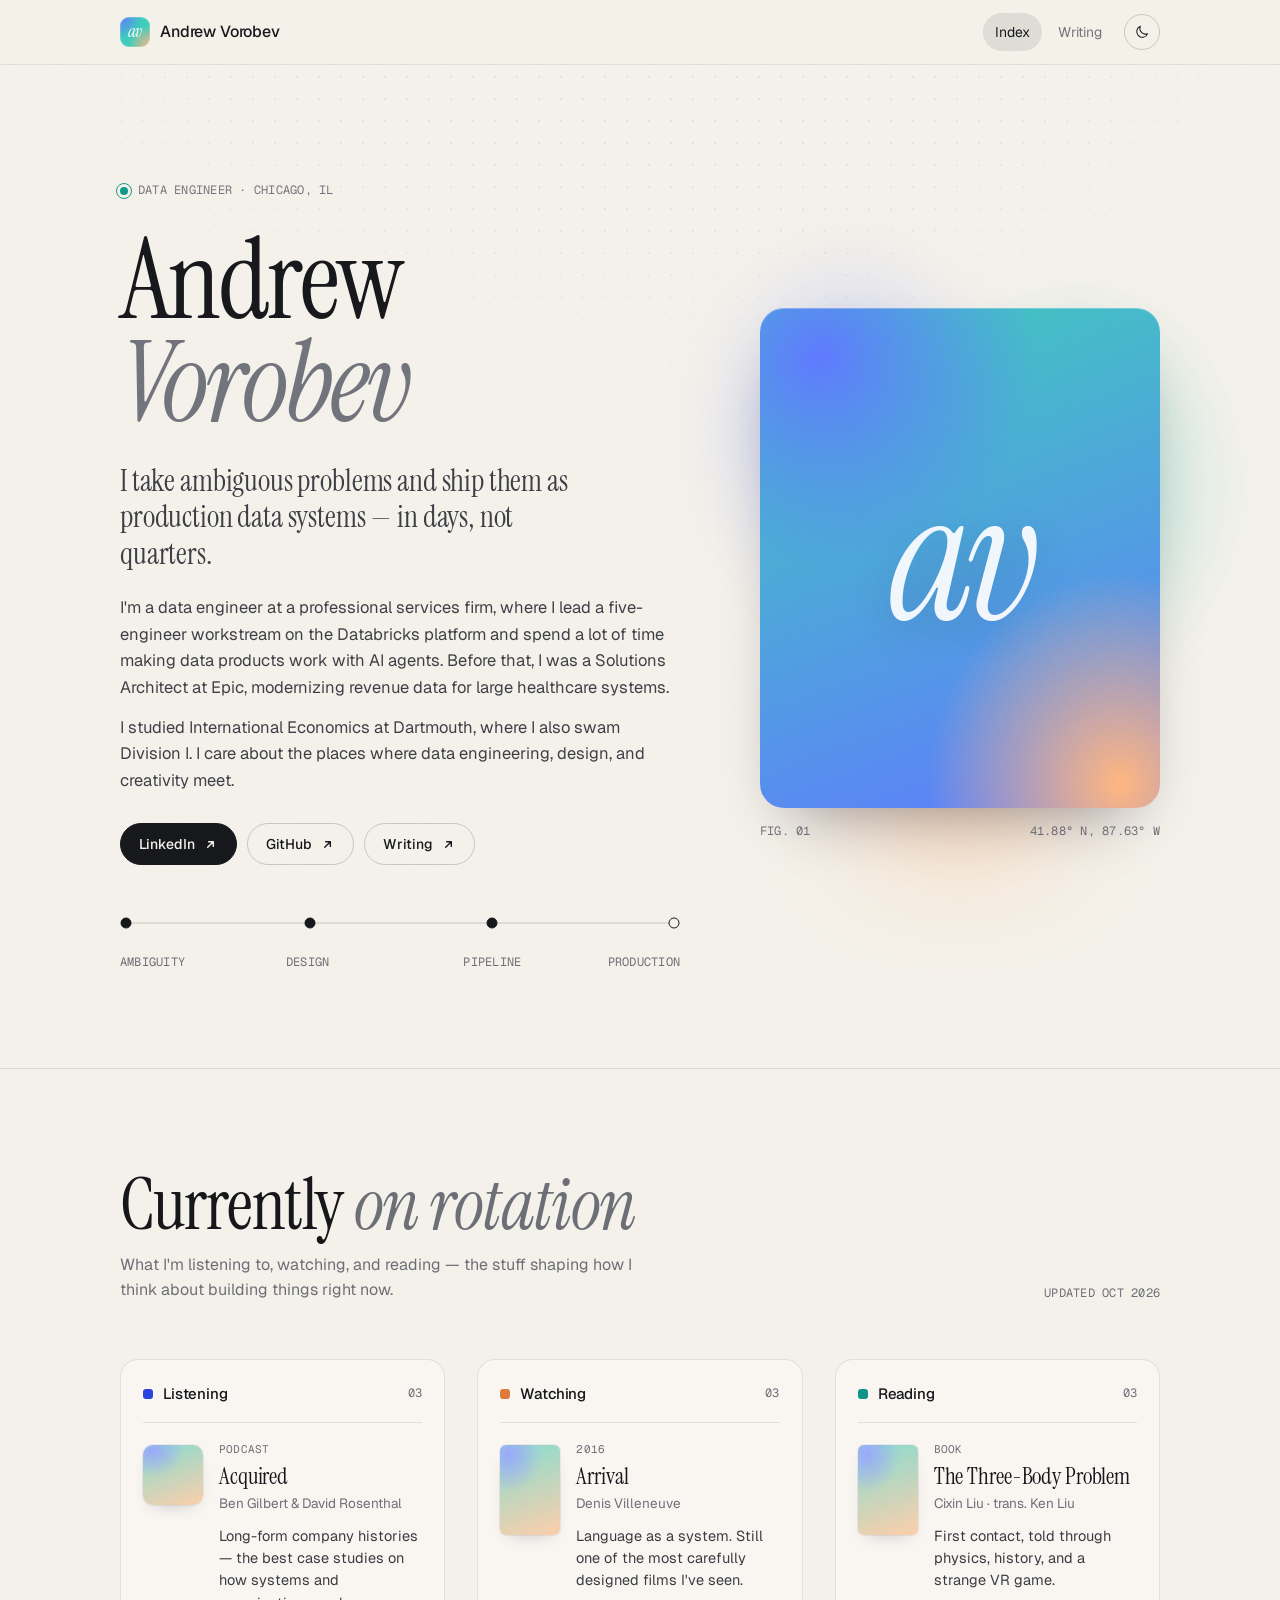
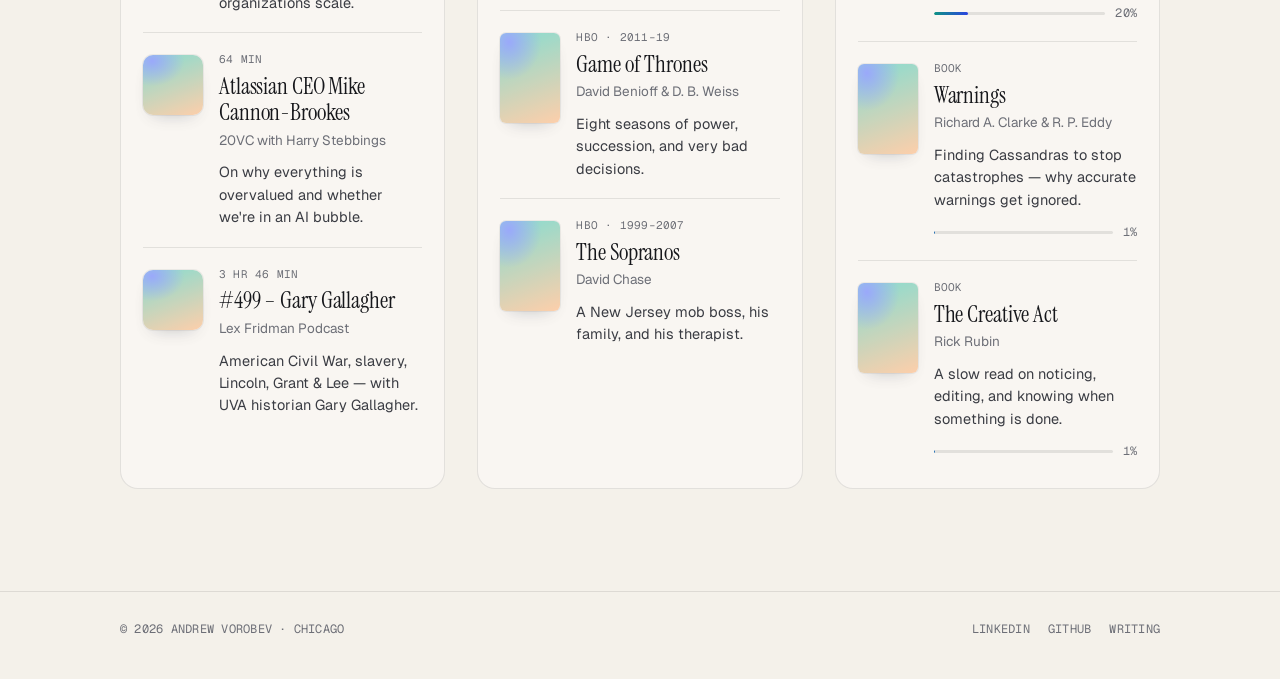
==== index.html @ 3dd62cdb "Update title, bio wording, and currently shelves with linked thumbnails Co-Authored-By: Claude Opus " ====
<!doctype html>
<html lang="en">
  <head>
    <meta charset="utf-8" />
    <meta name="viewport" content="width=device-width, initial-scale=1" />
    <title>Andrew Vorobev — Data Engineer</title>
    <meta
      name="description"
      content="Andrew Vorobev is a Chicago-based data engineer who takes ambiguous problems all the way to production Databricks systems."
    />
    <meta property="og:title" content="Andrew Vorobev — Data Engineer" />
    <meta property="og:description" content="Data engineering, design, and what I'm into right now." />
    <meta property="og:url" content="https://avorobev.com/" />
    <meta property="og:type" content="website" />
    <link rel="canonical" href="https://avorobev.com/" />
    <link rel="icon" href="/favicon.svg" type="image/svg+xml" />
    <meta name="theme-color" content="#f4f1ea" media="(prefers-color-scheme: light)" />
    <meta name="theme-color" content="#0b0c0f" media="(prefers-color-scheme: dark)" />
    <script>
      document.documentElement.classList.add("js");
      try {
        var t = localStorage.getItem("theme");
        if (t === "light" || t === "dark") document.documentElement.setAttribute("data-theme", t);
      } catch (e) {}
    </script>
    <link rel="preconnect" href="https://fonts.googleapis.com" />
    <link rel="preconnect" href="https://fonts.gstatic.com" crossorigin />
    <link
      rel="stylesheet"
      href="https://fonts.googleapis.com/css2?family=Geist:wght@300..700&family=Geist+Mono:wght@400;500&family=Instrument+Serif:ital@0;1&display=swap"
    />
    <link rel="stylesheet" href="/assets/css/site.css" />
  </head>
  <body>
    <a class="skip" href="#main">Skip to content</a>

    <header class="site-header">
      <div class="wrap">
        <a class="brand" href="/" aria-label="Andrew Vorobev — home">
          <span class="brand-mark" aria-hidden="true">av</span>
          <span class="brand-name">Andrew Vorobev</span>
        </a>
        <nav class="nav" aria-label="Primary">
          <a href="/" aria-current="page">Index</a>
          <a href="/writing/">Writing</a>
          <button class="theme-toggle" type="button" aria-label="Toggle color theme">
            <svg class="moon" viewBox="0 0 24 24" fill="none" stroke="currentColor" stroke-width="1.6" stroke-linecap="round" stroke-linejoin="round"><path d="M20.5 14.5A8.5 8.5 0 0 1 9.5 3.5a8.5 8.5 0 1 0 11 11Z" /></svg>
            <svg class="sun" viewBox="0 0 24 24" fill="none" stroke="currentColor" stroke-width="1.6" stroke-linecap="round"><circle cx="12" cy="12" r="4" /><path d="M12 2v2M12 20v2M4.9 4.9l1.4 1.4M17.7 17.7l1.4 1.4M2 12h2M20 12h2M4.9 19.1l1.4-1.4M17.7 6.3l1.4-1.4" /></svg>
          </button>
        </nav>
      </div>
    </header>

    <main id="main">
      <!-- ============ Hero ============ -->
      <section class="hero">
        <div class="wrap hero-grid">
          <div class="reveal">
            <div class="eyebrow mono">
              <span class="pulse" aria-hidden="true"></span>
              Data Engineer · Chicago, IL
            </div>

            <h1>Andrew<br /><em>Vorobev</em></h1>

            <p class="lede">
              I take ambiguous problems and ship them as production data systems — in days, not quarters.
            </p>

            <div class="bio">
              <p>
                I'm a data engineer at a professional services firm, where I lead a five-engineer workstream on the Databricks
                platform and spend a lot of time making data products work with AI agents. Before that, I was a
                Solutions Architect at Epic, modernizing revenue data for large healthcare systems.
              </p>
              <p>
                I studied International Economics at Dartmouth, where I also swam Division I. I care about the
                places where data engineering, design, and creativity meet.
              </p>
            </div>

            <div class="links">
              <a class="btn btn-primary" href="https://www.linkedin.com/in/andrew-vorobev/" target="_blank" rel="noopener">
                LinkedIn
                <svg viewBox="0 0 16 16" fill="none" stroke="currentColor" stroke-width="1.5" stroke-linecap="round" stroke-linejoin="round" aria-hidden="true"><path d="M5 11 11 5M6 5h5v5" /></svg>
              </a>
              <a class="btn" href="https://github.com/avorobevv" target="_blank" rel="noopener">
                GitHub
                <svg viewBox="0 0 16 16" fill="none" stroke="currentColor" stroke-width="1.5" stroke-linecap="round" stroke-linejoin="round" aria-hidden="true"><path d="M5 11 11 5M6 5h5v5" /></svg>
              </a>
              <a class="btn" href="/writing/">
                Writing
                <svg viewBox="0 0 16 16" fill="none" stroke="currentColor" stroke-width="1.5" stroke-linecap="round" stroke-linejoin="round" aria-hidden="true"><path d="M5 11 11 5M6 5h5v5" /></svg>
              </a>
            </div>

            <div class="pipeline" aria-hidden="true">
              <svg viewBox="0 0 560 28" preserveAspectRatio="none">
                <defs>
                  <linearGradient id="flowGradient" x1="0" x2="1" y1="0" y2="0">
                    <stop offset="0" stop-color="var(--accent-2)" />
                    <stop offset="0.55" stop-color="var(--accent)" />
                    <stop offset="1" stop-color="var(--accent-3)" />
                  </linearGradient>
                </defs>
                <line class="track" x1="6" y1="14" x2="554" y2="14" />
                <line class="flow" x1="6" y1="14" x2="554" y2="14" />
                <circle class="node done" cx="6" cy="14" r="5" />
                <circle class="node done" cx="190" cy="14" r="5" />
                <circle class="node done" cx="372" cy="14" r="5" />
                <circle class="node" cx="554" cy="14" r="5" />
              </svg>
              <div class="pipeline-labels mono">
                <span>Ambiguity</span>
                <span>Design</span>
                <span>Pipeline</span>
                <span>Production</span>
              </div>
            </div>
          </div>

          <figure class="portrait reveal" style="margin: 0">
            <div class="orb" aria-hidden="true"></div>
            <div class="frame">
              <span class="monogram" aria-hidden="true">av</span>
              <!-- Drop a portrait at assets/img/avatar.jpg and it replaces the monogram. -->
              <img src="/assets/img/avatar.jpg" alt="Portrait of Andrew Vorobev" onerror="this.remove()" />
            </div>
            <figcaption class="caption mono">
              <span>Fig. 01</span>
              <span>41.88° N, 87.63° W</span>
            </figcaption>
          </figure>
        </div>
      </section>

      <!-- ============ Currently ============ -->
      <section class="section" id="currently">
        <div class="wrap">
          <div class="section-head reveal">
            <div>
              <h2>Currently <em>on rotation</em></h2>
              <p>What I'm listening to, watching, and reading — the stuff shaping how I think about building things right now.</p>
            </div>
            <span class="mono" data-updated></span>
          </div>

          <div class="shelves">
            <article class="shelf reveal" data-kind="listening">
              <header class="shelf-head">
                <h3 class="shelf-title"><span class="swatch" aria-hidden="true"></span>Listening</h3>
                <span class="mono" data-count="listening"></span>
              </header>
              <ol data-shelf="listening"></ol>
            </article>

            <article class="shelf reveal" data-kind="watching">
              <header class="shelf-head">
                <h3 class="shelf-title"><span class="swatch" aria-hidden="true"></span>Watching</h3>
                <span class="mono" data-count="watching"></span>
              </header>
              <ol data-shelf="watching"></ol>
            </article>

            <article class="shelf reveal" data-kind="reading">
              <header class="shelf-head">
                <h3 class="shelf-title"><span class="swatch" aria-hidden="true"></span>Reading</h3>
                <span class="mono" data-count="reading"></span>
              </header>
              <ol data-shelf="reading"></ol>
            </article>
          </div>
        </div>
      </section>
    </main>

    <footer class="site-footer">
      <div class="wrap mono">
        <span>© <span data-year>2026</span> Andrew Vorobev · Chicago</span>
        <nav aria-label="Footer">
          <a href="https://www.linkedin.com/in/andrew-vorobev/" target="_blank" rel="noopener">LinkedIn</a>
          <a href="https://github.com/avorobevv" target="_blank" rel="noopener">GitHub</a>
          <a href="/writing/">Writing</a>
        </nav>
      </div>
    </footer>

    <script src="/assets/js/now.js"></script>
    <script src="/assets/js/main.js"></script>
  </body>
</html>
---- assets/css/site.css ----
/* ==========================================================================
   avorobev.com — design tokens
   ========================================================================== */

:root {
  --bg: #f4f1ea;
  --bg-2: #ebe7dd;
  --surface: #fbf9f5;
  --ink: #16171b;
  --ink-2: #3a3c43;
  --muted: #6d6f77;
  --line: rgba(22, 23, 27, 0.1);
  --line-strong: rgba(22, 23, 27, 0.2);
  --accent: #2b44e0;
  --accent-2: #0e9384;
  --accent-3: #e07a3c;
  --orb-a: #5b74ff;
  --orb-b: #3cc9b8;
  --orb-c: #ffb37a;
  --dot: rgba(22, 23, 27, 0.08);
  --header-bg: rgba(244, 241, 234, 0.78);
  --grain-opacity: 0.35;

  --serif: "Instrument Serif", "Iowan Old Style", Georgia, serif;
  --sans: "Geist", ui-sans-serif, system-ui, -apple-system, "Segoe UI", sans-serif;
  --mono: "Geist Mono", ui-monospace, "SF Mono", Menlo, monospace;

  --max: 1120px;
  --gutter: clamp(16px, 4vw, 40px);
  --radius: 18px;
  --ease: cubic-bezier(0.2, 0.7, 0.1, 1);

  color-scheme: light;
}

@media (prefers-color-scheme: dark) {
  :root:not([data-theme="light"]) {
    --bg: #0b0c0f;
    --bg-2: #111217;
    --surface: #14151b;
    --ink: #edebe5;
    --ink-2: #c6c4be;
    --muted: #8a8c94;
    --line: rgba(237, 235, 229, 0.09);
    --line-strong: rgba(237, 235, 229, 0.18);
    --accent: #8c9bff;
    --accent-2: #4fd6c4;
    --accent-3: #ffa66b;
    --orb-a: #3a4fe0;
    --orb-b: #12998b;
    --orb-c: #c9652f;
    --dot: rgba(237, 235, 229, 0.06);
    --header-bg: rgba(11, 12, 15, 0.72);
    --grain-opacity: 0.18;
    color-scheme: dark;
  }
}

:root[data-theme="dark"] {
  --bg: #0b0c0f;
  --bg-2: #111217;
  --surface: #14151b;
  --ink: #edebe5;
  --ink-2: #c6c4be;
  --muted: #8a8c94;
  --line: rgba(237, 235, 229, 0.09);
  --line-strong: rgba(237, 235, 229, 0.18);
  --accent: #8c9bff;
  --accent-2: #4fd6c4;
  --accent-3: #ffa66b;
  --orb-a: #3a4fe0;
  --orb-b: #12998b;
  --orb-c: #c9652f;
  --dot: rgba(237, 235, 229, 0.06);
  --header-bg: rgba(11, 12, 15, 0.72);
  --grain-opacity: 0.18;
  color-scheme: dark;
}

/* ==========================================================================
   Base
   ========================================================================== */

*,
*::before,
*::after {
  box-sizing: border-box;
}

html {
  -webkit-text-size-adjust: 100%;
  text-size-adjust: 100%;
  scroll-behavior: smooth;
}

body {
  margin: 0;
  min-height: 100vh;
  background-color: var(--bg);
  color: var(--ink);
  font-family: var(--sans);
  font-size: 16px;
  line-height: 1.6;
  -webkit-font-smoothing: antialiased;
  -moz-osx-font-smoothing: grayscale;
  overflow-x: hidden;
  transition: background-color 0.4s var(--ease), color 0.4s var(--ease);
}

/* graph-paper dots, fading out toward the bottom of the viewport */
body::before {
  content: "";
  position: fixed;
  inset: 0;
  z-index: -2;
  background-image: radial-gradient(var(--dot) 1px, transparent 1.2px);
  background-size: 22px 22px;
  -webkit-mask-image: radial-gradient(ellipse 80% 60% at 50% 0%, #000 30%, transparent 75%);
  mask-image: radial-gradient(ellipse 80% 60% at 50% 0%, #000 30%, transparent 75%);
  pointer-events: none;
}

/* film grain */
body::after {
  content: "";
  position: fixed;
  inset: 0;
  z-index: 100;
  pointer-events: none;
  opacity: var(--grain-opacity);
  mix-blend-mode: overlay;
  background-image: url("data:image/svg+xml;utf8,<svg xmlns='http://www.w3.org/2000/svg' width='160' height='160'><filter id='n'><feTurbulence type='fractalNoise' baseFrequency='.9' numOctaves='3' stitchTiles='stitch'/><feColorMatrix values='0 0 0 0 0.5  0 0 0 0 0.5  0 0 0 0 0.5  0 0 0 .55 0'/></filter><rect width='100%' height='100%' filter='url(%23n)'/></svg>");
}

::selection {
  background: var(--accent);
  color: var(--bg);
}

a {
  color: inherit;
  text-decoration: none;
}

img {
  display: block;
  max-width: 100%;
}

:focus-visible {
  outline: 2px solid var(--accent);
  outline-offset: 3px;
  border-radius: 4px;
}

.wrap {
  width: 100%;
  max-width: var(--max);
  margin: 0 auto;
  padding: 0 var(--gutter);
}

.mono {
  font-family: var(--mono);
  font-size: 12px;
  letter-spacing: 0.02em;
  text-transform: uppercase;
  color: var(--muted);
}

.skip {
  position: absolute;
  left: -999px;
  top: 8px;
}
.skip:focus {
  left: 8px;
  z-index: 200;
  background: var(--ink);
  color: var(--bg);
  padding: 8px 12px;
  border-radius: 8px;
}

/* ==========================================================================
   Header
   ========================================================================== */

.site-header {
  position: sticky;
  top: 0;
  z-index: 50;
  background: var(--header-bg);
  -webkit-backdrop-filter: saturate(140%) blur(14px);
  backdrop-filter: saturate(140%) blur(14px);
  border-bottom: 1px solid var(--line);
}

.site-header .wrap {
  display: flex;
  align-items: center;
  justify-content: space-between;
  height: 64px;
  gap: 16px;
}

.brand {
  display: inline-flex;
  align-items: center;
  gap: 10px;
  font-weight: 500;
  letter-spacing: -0.01em;
  white-space: nowrap;
}

.brand-mark {
  display: grid;
  place-items: center;
  width: 30px;
  height: 30px;
  border-radius: 9px;
  font-family: var(--serif);
  font-style: italic;
  font-size: 17px;
  color: #fff;
  background:
    radial-gradient(120% 120% at 0% 0%, var(--orb-a) 0%, transparent 60%),
    radial-gradient(120% 120% at 100% 100%, var(--orb-c) 0%, transparent 60%),
    var(--orb-b);
  box-shadow: inset 0 0 0 1px rgba(255, 255, 255, 0.18);
}

.nav {
  display: flex;
  align-items: center;
  gap: 4px;
}

.nav a {
  position: relative;
  padding: 8px 12px;
  border-radius: 999px;
  font-size: 14px;
  color: var(--muted);
  transition: color 0.2s var(--ease), background-color 0.2s var(--ease);
}

.nav a:hover {
  color: var(--ink);
}

.nav a[aria-current="page"] {
  color: var(--ink);
  background: var(--line);
}

.theme-toggle {
  display: grid;
  place-items: center;
  width: 36px;
  height: 36px;
  margin-left: 6px;
  border: 1px solid var(--line-strong);
  border-radius: 999px;
  background: transparent;
  color: var(--ink);
  cursor: pointer;
  transition: border-color 0.2s var(--ease), transform 0.3s var(--ease);
}

.theme-toggle:hover {
  border-color: var(--ink);
}

.theme-toggle:active {
  transform: scale(0.94);
}

.theme-toggle svg {
  width: 16px;
  height: 16px;
}

.theme-toggle .sun {
  display: none;
}
.theme-toggle .moon {
  display: block;
}
:root[data-theme="dark"] .theme-toggle .sun {
  display: block;
}
:root[data-theme="dark"] .theme-toggle .moon {
  display: none;
}
@media (prefers-color-scheme: dark) {
  :root:not([data-theme="light"]) .theme-toggle .sun {
    display: block;
  }
  :root:not([data-theme="light"]) .theme-toggle .moon {
    display: none;
  }
}

/* ==========================================================================
   Hero
   ========================================================================== */

.hero {
  padding: clamp(48px, 9vw, 112px) 0 clamp(56px, 8vw, 96px);
}

.hero-grid {
  display: grid;
  grid-template-columns: minmax(0, 7fr) minmax(0, 5fr);
  gap: clamp(32px, 6vw, 80px);
  align-items: center;
}

.eyebrow {
  display: inline-flex;
  align-items: center;
  gap: 10px;
  margin-bottom: 28px;
}

.pulse {
  position: relative;
  width: 8px;
  height: 8px;
  border-radius: 50%;
  background: var(--accent-2);
}

.pulse::after {
  content: "";
  position: absolute;
  inset: -4px;
  border-radius: 50%;
  border: 1px solid var(--accent-2);
  animation: pulse 2.4s var(--ease) infinite;
}

@keyframes pulse {
  0% {
    transform: scale(0.6);
    opacity: 0.9;
  }
  100% {
    transform: scale(1.8);
    opacity: 0;
  }
}

.hero h1 {
  margin: 0;
  font-family: var(--serif);
  font-weight: 400;
  font-size: clamp(56px, 9vw, 112px);
  line-height: 0.92;
  letter-spacing: -0.025em;
}

.hero h1 em {
  font-style: italic;
  color: var(--muted);
}

.lede {
  margin: 28px 0 0;
  max-width: 34ch;
  font-family: var(--serif);
  font-size: clamp(24px, 2.6vw, 30px);
  line-height: 1.22;
  letter-spacing: -0.005em;
  color: var(--ink-2);
}

.bio {
  margin: 22px 0 0;
  max-width: 58ch;
  font-size: 16.5px;
  color: var(--ink-2);
}

.bio p {
  margin: 0 0 14px;
}

.links {
  display: flex;
  flex-wrap: wrap;
  gap: 10px;
  margin-top: 30px;
}

.btn {
  display: inline-flex;
  align-items: center;
  gap: 8px;
  height: 42px;
  padding: 0 18px;
  border-radius: 999px;
  border: 1px solid var(--line-strong);
  font-size: 14px;
  font-weight: 500;
  transition: background-color 0.25s var(--ease), color 0.25s var(--ease), border-color 0.25s var(--ease),
    transform 0.25s var(--ease);
}

.btn svg {
  width: 15px;
  height: 15px;
  transition: transform 0.25s var(--ease);
}

.btn:hover {
  border-color: var(--ink);
}

.btn:hover svg {
  transform: translate(2px, -2px);
}

.btn-primary {
  background: var(--ink);
  border-color: var(--ink);
  color: var(--bg);
}

.btn-primary:hover {
  background: var(--accent);
  border-color: var(--accent);
  color: #fff;
}

/* pipeline motif */
.pipeline {
  margin-top: 44px;
  max-width: 560px;
}

.pipeline svg {
  width: 100%;
  height: 28px;
  overflow: visible;
}

.pipeline .track {
  stroke: var(--line-strong);
  stroke-width: 1;
}

.pipeline .flow {
  stroke: url(#flowGradient);
  stroke-width: 1.5;
  stroke-dasharray: 3 7;
  animation: flow 1.6s linear infinite;
}

.pipeline .node {
  fill: var(--bg);
  stroke: var(--ink);
  stroke-width: 1;
}

.pipeline .node.done {
  fill: var(--ink);
}

@keyframes flow {
  to {
    stroke-dashoffset: -20;
  }
}

.pipeline-labels {
  display: grid;
  grid-template-columns: repeat(4, 1fr);
  margin-top: 8px;
}

.pipeline-labels span:nth-child(2) {
  text-align: center;
  transform: translateX(-16%);
}
.pipeline-labels span:nth-child(3) {
  text-align: center;
  transform: translateX(16%);
}
.pipeline-labels span:last-child {
  text-align: right;
}

/* portrait */
.portrait {
  position: relative;
  justify-self: end;
  width: 100%;
  max-width: 400px;
}

.orb {
  position: absolute;
  inset: -14% -12% -10%;
  z-index: -1;
  background:
    radial-gradient(38% 38% at 28% 30%, var(--orb-a), transparent 70%),
    radial-gradient(40% 40% at 74% 38%, var(--orb-b), transparent 70%),
    radial-gradient(46% 42% at 50% 78%, var(--orb-c), transparent 72%);
  filter: blur(42px);
  opacity: 0.55;
  animation: drift 18s ease-in-out infinite alternate;
}

@keyframes drift {
  0% {
    transform: rotate(0deg) scale(1);
  }
  100% {
    transform: rotate(25deg) scale(1.06);
  }
}

.frame {
  position: relative;
  aspect-ratio: 4 / 5;
  border-radius: 24px;
  overflow: hidden;
  background:
    radial-gradient(90% 70% at 15% 10%, var(--orb-a) 0%, transparent 60%),
    radial-gradient(80% 70% at 90% 95%, var(--orb-c) 0%, transparent 60%),
    linear-gradient(160deg, var(--orb-b), var(--orb-a));
  box-shadow:
    0 1px 0 rgba(255, 255, 255, 0.25) inset,
    0 30px 60px -30px rgba(10, 12, 30, 0.45);
}

.frame .monogram {
  position: absolute;
  inset: 0;
  display: grid;
  place-items: center;
  font-family: var(--serif);
  font-style: italic;
  font-size: clamp(120px, 16vw, 180px);
  line-height: 1;
  color: rgba(255, 255, 255, 0.92);
  letter-spacing: -0.04em;
  text-shadow: 0 10px 40px rgba(0, 0, 0, 0.15);
}

.frame img {
  position: absolute;
  inset: 0;
  width: 100%;
  height: 100%;
  object-fit: cover;
}

.caption {
  display: flex;
  justify-content: space-between;
  margin-top: 14px;
}

/* ==========================================================================
   Sections
   ========================================================================== */

.section {
  padding: clamp(56px, 8vw, 104px) 0;
  border-top: 1px solid var(--line);
}

.section-head {
  display: flex;
  align-items: flex-end;
  justify-content: space-between;
  gap: 24px;
  margin-bottom: clamp(32px, 5vw, 56px);
}

.section-head h2 {
  margin: 0;
  font-family: var(--serif);
  font-weight: 400;
  font-size: clamp(40px, 6vw, 72px);
  line-height: 0.95;
  letter-spacing: -0.02em;
}

.section-head h2 em {
  color: var(--muted);
}

.section-head p {
  margin: 12px 0 0;
  max-width: 48ch;
  color: var(--muted);
}

/* "Currently" — three shelves */
.shelves {
  display: grid;
  grid-template-columns: repeat(3, minmax(0, 1fr));
  gap: clamp(20px, 3vw, 32px);
}

.shelf {
  position: relative;
  padding: 22px 22px 8px;
  border: 1px solid var(--line);
  border-radius: var(--radius);
  background: color-mix(in srgb, var(--surface) 72%, transparent);
  transition: border-color 0.3s var(--ease), transform 0.4s var(--ease);
}

.shelf:hover {
  border-color: var(--line-strong);
}

.shelf-head {
  display: flex;
  align-items: center;
  justify-content: space-between;
  padding-bottom: 16px;
  border-bottom: 1px solid var(--line);
}

.shelf-title {
  display: flex;
  align-items: center;
  gap: 10px;
  margin: 0;
  font-size: 15px;
  font-weight: 500;
  letter-spacing: -0.01em;
}

.shelf-title .swatch {
  width: 10px;
  height: 10px;
  border-radius: 3px;
}

.shelf[data-kind="listening"] .swatch {
  background: var(--accent);
}
.shelf[data-kind="watching"] .swatch {
  background: var(--accent-3);
}
.shelf[data-kind="reading"] .swatch {
  background: var(--accent-2);
}

.shelf ol {
  list-style: none;
  margin: 0;
  padding: 0;
}

.item {
  padding: 18px 0;
  border-bottom: 1px solid var(--line);
}

.item:last-child {
  border-bottom: 0;
}

.item.has-thumb {
  display: grid;
  grid-template-columns: 60px minmax(0, 1fr);
  gap: 16px;
  align-items: start;
}

.item-thumb {
  position: relative;
  display: block;
  width: 60px;
  aspect-ratio: 2 / 3;
  margin-top: 4px;
  border-radius: 6px;
  overflow: hidden;
  background: var(--line);
  box-shadow:
    0 0 0 1px var(--line),
    0 8px 18px -10px rgba(10, 12, 30, 0.45);
  transition: transform 0.35s var(--ease), box-shadow 0.35s var(--ease);
}

.shelf[data-kind="listening"] .item-thumb {
  aspect-ratio: 1;
  border-radius: 10px;
}

.item-thumb img {
  width: 100%;
  height: 100%;
  object-fit: cover;
}

.item:hover .item-thumb {
  transform: translateY(-2px) rotate(-1.5deg);
  box-shadow:
    0 0 0 1px var(--line-strong),
    0 14px 24px -12px rgba(10, 12, 30, 0.5);
}

.item-thumb.is-missing {
  background:
    radial-gradient(90% 70% at 15% 10%, var(--orb-a) 0%, transparent 60%),
    linear-gradient(160deg, var(--orb-b), var(--orb-c));
  opacity: 0.6;
}

.item-kicker {
  display: block;
  margin-bottom: 4px;
  font-size: 11px;
}

.item-top {
  display: flex;
  align-items: baseline;
  justify-content: space-between;
  gap: 12px;
}

.item-title {
  margin: 0;
  font-family: var(--serif);
  font-size: 23px;
  font-weight: 400;
  line-height: 1.15;
  letter-spacing: -0.005em;
}

.item-title a {
  background-image: linear-gradient(currentColor, currentColor);
  background-size: 0% 1px;
  background-position: 0 100%;
  background-repeat: no-repeat;
  transition: background-size 0.35s var(--ease);
}

.item-title a:hover {
  background-size: 100% 1px;
}

.item-by {
  margin: 4px 0 0;
  font-size: 13.5px;
  color: var(--muted);
}

.item-note {
  margin: 10px 0 0;
  font-size: 14.5px;
  line-height: 1.55;
  color: var(--ink-2);
}

.progress {
  display: flex;
  align-items: center;
  gap: 10px;
  margin-top: 12px;
}

.progress-track {
  flex: 1;
  height: 3px;
  border-radius: 3px;
  background: var(--line);
  overflow: hidden;
}

.progress-fill {
  height: 100%;
  border-radius: 3px;
  background: linear-gradient(90deg, var(--accent-2), var(--accent));
  transform-origin: left;
}

/* ==========================================================================
   Writing index
   ========================================================================== */

.page-head {
  padding: clamp(56px, 9vw, 112px) 0 clamp(32px, 5vw, 56px);
}

.page-head h1 {
  margin: 0;
  font-family: var(--serif);
  font-weight: 400;
  font-size: clamp(56px, 10vw, 120px);
  line-height: 0.9;
  letter-spacing: -0.03em;
}

.page-head h1 em {
  color: var(--muted);
}

.page-head p {
  margin: 22px 0 0;
  max-width: 52ch;
  font-size: 18px;
  color: var(--ink-2);
}

.posts {
  list-style: none;
  margin: 0 0 clamp(64px, 10vw, 128px);
  padding: 0;
  border-top: 1px solid var(--line-strong);
}

.post-row a {
  display: grid;
  grid-template-columns: 160px minmax(0, 1fr) auto;
  gap: 24px;
  align-items: baseline;
  padding: 28px 0;
  border-bottom: 1px solid var(--line);
  transition: padding 0.35s var(--ease);
}

.post-row h2 {
  margin: 0;
  font-family: var(--serif);
  font-weight: 400;
  font-size: clamp(26px, 3.4vw, 36px);
  line-height: 1.1;
  letter-spacing: -0.01em;
}

.post-row p {
  margin: 8px 0 0;
  max-width: 62ch;
  color: var(--muted);
}

.post-row .arrow {
  width: 18px;
  height: 18px;
  color: var(--muted);
  transition: transform 0.35s var(--ease), color 0.35s var(--ease);
}

.post-row a:hover .arrow {
  transform: translate(3px, -3px);
  color: var(--accent);
}

.post-row a:hover h2 {
  color: var(--accent);
}

.tags {
  display: flex;
  flex-wrap: wrap;
  gap: 6px;
  margin-top: 14px;
}

.tag {
  padding: 3px 9px;
  border: 1px solid var(--line-strong);
  border-radius: 999px;
  font-family: var(--mono);
  font-size: 11px;
  letter-spacing: 0.02em;
  text-transform: uppercase;
  color: var(--muted);
}

/* ==========================================================================
   Article
   ========================================================================== */

.article {
  max-width: 700px;
  margin: 0 auto;
  padding: clamp(48px, 8vw, 96px) 0 clamp(64px, 10vw, 128px);
}

.back {
  display: flex;
  width: fit-content;
  align-items: center;
  gap: 8px;
  margin-bottom: 40px;
  transition: color 0.2s var(--ease);
}

.back:hover {
  color: var(--ink);
}

.article h1 {
  margin: 14px 0 0;
  font-family: var(--serif);
  font-weight: 400;
  font-size: clamp(44px, 7vw, 76px);
  line-height: 0.98;
  letter-spacing: -0.025em;
}

.article .standfirst {
  margin: 22px 0 0;
  font-family: var(--serif);
  font-size: clamp(22px, 2.6vw, 27px);
  line-height: 1.3;
  color: var(--ink-2);
}

.prose {
  margin-top: 48px;
  padding-top: 40px;
  border-top: 1px solid var(--line);
  font-size: 18px;
  line-height: 1.75;
  color: var(--ink-2);
}

.prose h2 {
  margin: 2.2em 0 0.4em;
  font-family: var(--serif);
  font-weight: 400;
  font-size: 32px;
  line-height: 1.15;
  color: var(--ink);
}

.prose p {
  margin: 0 0 1.2em;
}

.prose a {
  color: var(--ink);
  text-decoration: underline;
  text-decoration-color: var(--accent);
  text-underline-offset: 3px;
  text-decoration-thickness: 1px;
}

.prose ul {
  padding-left: 1.2em;
}

.prose li {
  margin-bottom: 0.4em;
}

.prose li::marker {
  color: var(--accent);
}

.prose blockquote {
  margin: 1.8em 0;
  padding-left: 22px;
  border-left: 2px solid var(--accent);
  font-family: var(--serif);
  font-size: 24px;
  line-height: 1.35;
  color: var(--ink);
}

.prose code {
  padding: 2px 6px;
  border-radius: 6px;
  background: var(--line);
  font-family: var(--mono);
  font-size: 0.85em;
}

/* ==========================================================================
   Footer
   ========================================================================== */

.site-footer {
  border-top: 1px solid var(--line);
  padding: 28px 0 40px;
}

.site-footer .wrap {
  display: flex;
  flex-wrap: wrap;
  align-items: center;
  justify-content: space-between;
  gap: 12px;
}

.site-footer nav {
  display: flex;
  gap: 18px;
}

.site-footer a:hover {
  color: var(--ink);
}

/* ==========================================================================
   Motion
   ========================================================================== */

.js .reveal {
  opacity: 0;
  transform: translateY(14px);
  transition: opacity 0.8s var(--ease), transform 0.8s var(--ease);
}

.js .reveal.in {
  opacity: 1;
  transform: none;
}

@media (prefers-reduced-motion: reduce) {
  *,
  *::before,
  *::after {
    animation: none !important;
    transition: none !important;
    scroll-behavior: auto !important;
  }
  .reveal {
    opacity: 1;
    transform: none;
  }
}

/* ==========================================================================
   Responsive
   ========================================================================== */

@media (max-width: 960px) {
  .shelves {
    grid-template-columns: 1fr;
  }
}

@media (max-width: 860px) {
  .hero-grid {
    grid-template-columns: 1fr;
  }
  .portrait {
    justify-self: start;
    max-width: 168px;
    order: -1;
  }
  .portrait .frame {
    aspect-ratio: 1;
    border-radius: 20px;
  }
  .portrait .monogram {
    font-size: 88px;
  }
  .portrait .caption {
    display: none;
  }
  .hero-grid {
    gap: 28px;
  }
  .section-head {
    flex-direction: column;
    align-items: flex-start;
  }
}

@media (max-width: 640px) {
  .brand-name {
    display: none;
  }
  .post-row a {
    grid-template-columns: 1fr;
    gap: 8px;
  }
  .post-row .arrow {
    display: none;
  }
  .pipeline-labels span {
    font-size: 10px;
  }
}
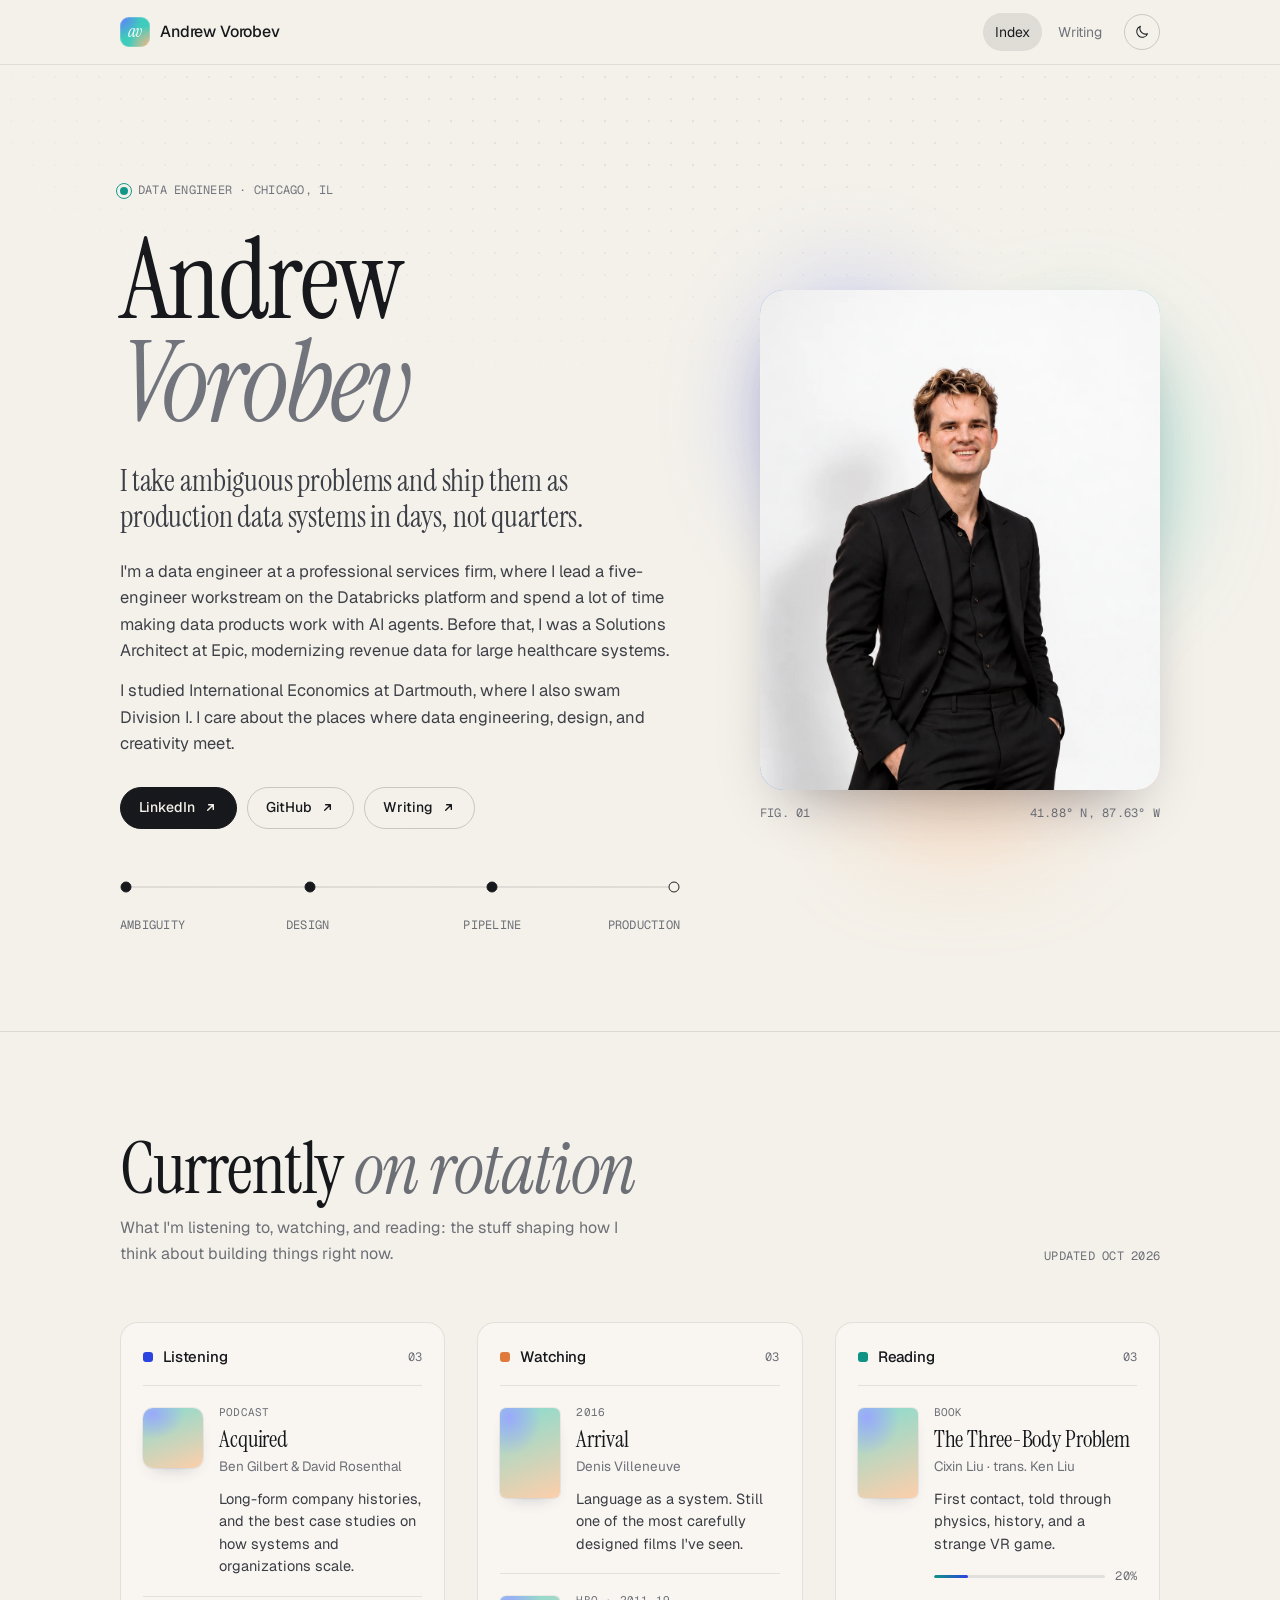
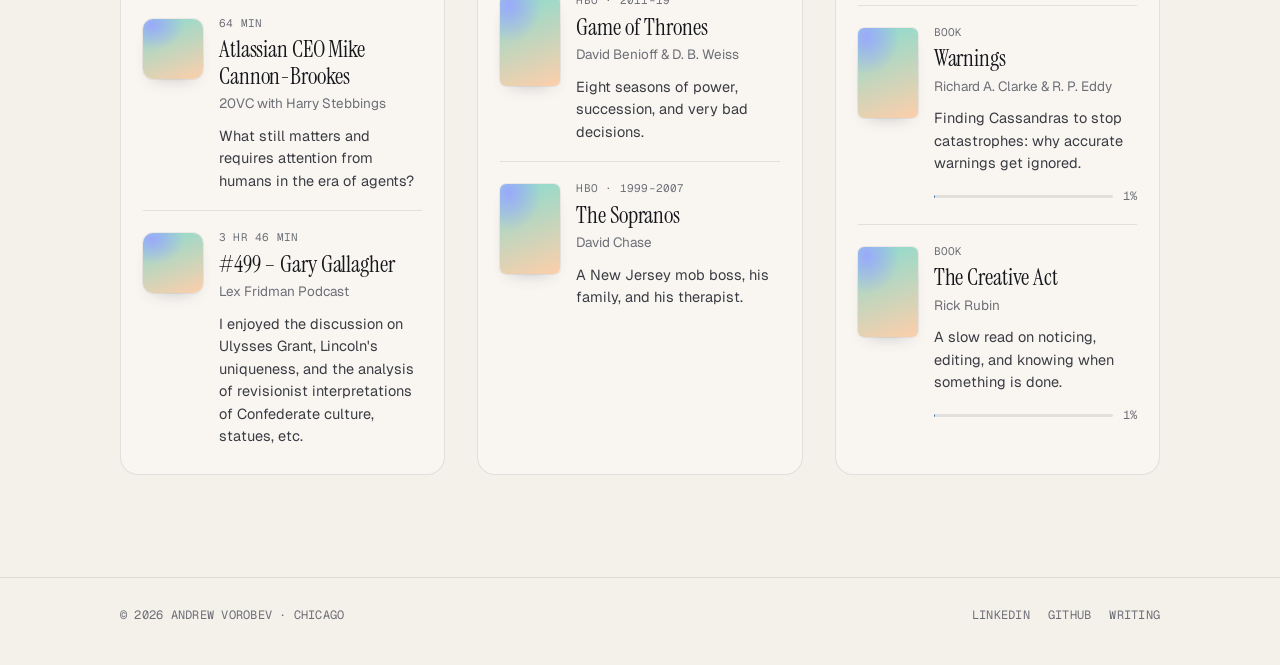
==== commit 9b112b7a: "Add portrait, update podcast notes, remove em dashes Co-Authored-By: Claude Opus 5.5 <noreply@anthro" ====
--- a/index.html
+++ b/index.html
@@ -3,15 +3,16 @@
   <head>
     <meta charset="utf-8" />
     <meta name="viewport" content="width=device-width, initial-scale=1" />
-    <title>Andrew Vorobev — Data Engineer</title>
+    <title>Andrew Vorobev | Data Engineer</title>
     <meta
       name="description"
       content="Andrew Vorobev is a Chicago-based data engineer who takes ambiguous problems all the way to production Databricks systems."
     />
-    <meta property="og:title" content="Andrew Vorobev — Data Engineer" />
+    <meta property="og:title" content="Andrew Vorobev | Data Engineer" />
     <meta property="og:description" content="Data engineering, design, and what I'm into right now." />
     <meta property="og:url" content="https://avorobev.com/" />
     <meta property="og:type" content="website" />
+    <meta property="og:image" content="https://avorobev.com/assets/img/avatar.jpg" />
     <link rel="canonical" href="https://avorobev.com/" />
     <link rel="icon" href="/favicon.svg" type="image/svg+xml" />
     <meta name="theme-color" content="#f4f1ea" media="(prefers-color-scheme: light)" />
@@ -36,7 +37,7 @@
 
     <header class="site-header">
       <div class="wrap">
-        <a class="brand" href="/" aria-label="Andrew Vorobev — home">
+        <a class="brand" href="/" aria-label="Andrew Vorobev, home">
           <span class="brand-mark" aria-hidden="true">av</span>
           <span class="brand-name">Andrew Vorobev</span>
         </a>
@@ -64,7 +65,7 @@
             <h1>Andrew<br /><em>Vorobev</em></h1>
 
             <p class="lede">
-              I take ambiguous problems and ship them as production data systems — in days, not quarters.
+              I take ambiguous problems and ship them as production data systems in days, not quarters.
             </p>
 
             <div class="bio">
@@ -123,8 +124,7 @@
             <div class="orb" aria-hidden="true"></div>
             <div class="frame">
               <span class="monogram" aria-hidden="true">av</span>
-              <!-- Drop a portrait at assets/img/avatar.jpg and it replaces the monogram. -->
-              <img src="/assets/img/avatar.jpg" alt="Portrait of Andrew Vorobev" onerror="this.remove()" />
+                      <img src="/assets/img/avatar.jpg" alt="Portrait of Andrew Vorobev" width="1024" height="1536" onerror="this.remove()" />
             </div>
             <figcaption class="caption mono">
               <span>Fig. 01</span>
@@ -140,7 +140,7 @@
           <div class="section-head reveal">
             <div>
               <h2>Currently <em>on rotation</em></h2>
-              <p>What I'm listening to, watching, and reading — the stuff shaping how I think about building things right now.</p>
+              <p>What I'm listening to, watching, and reading: the stuff shaping how I think about building things right now.</p>
             </div>
             <span class="mono" data-updated></span>
           </div>
--- a/assets/css/site.css
+++ b/assets/css/site.css
@@ -1,5 +1,5 @@
 /* ==========================================================================
-   avorobev.com — design tokens
+   avorobev.com: design tokens
    ========================================================================== */
 
 :root {
@@ -556,6 +556,7 @@
   width: 100%;
   height: 100%;
   object-fit: cover;
+  object-position: 50% 12%;
 }
 
 .caption {
@@ -600,7 +601,7 @@
   color: var(--muted);
 }
 
-/* "Currently" — three shelves */
+/* "Currently": three shelves */
 .shelves {
   display: grid;
   grid-template-columns: repeat(3, minmax(0, 1fr));
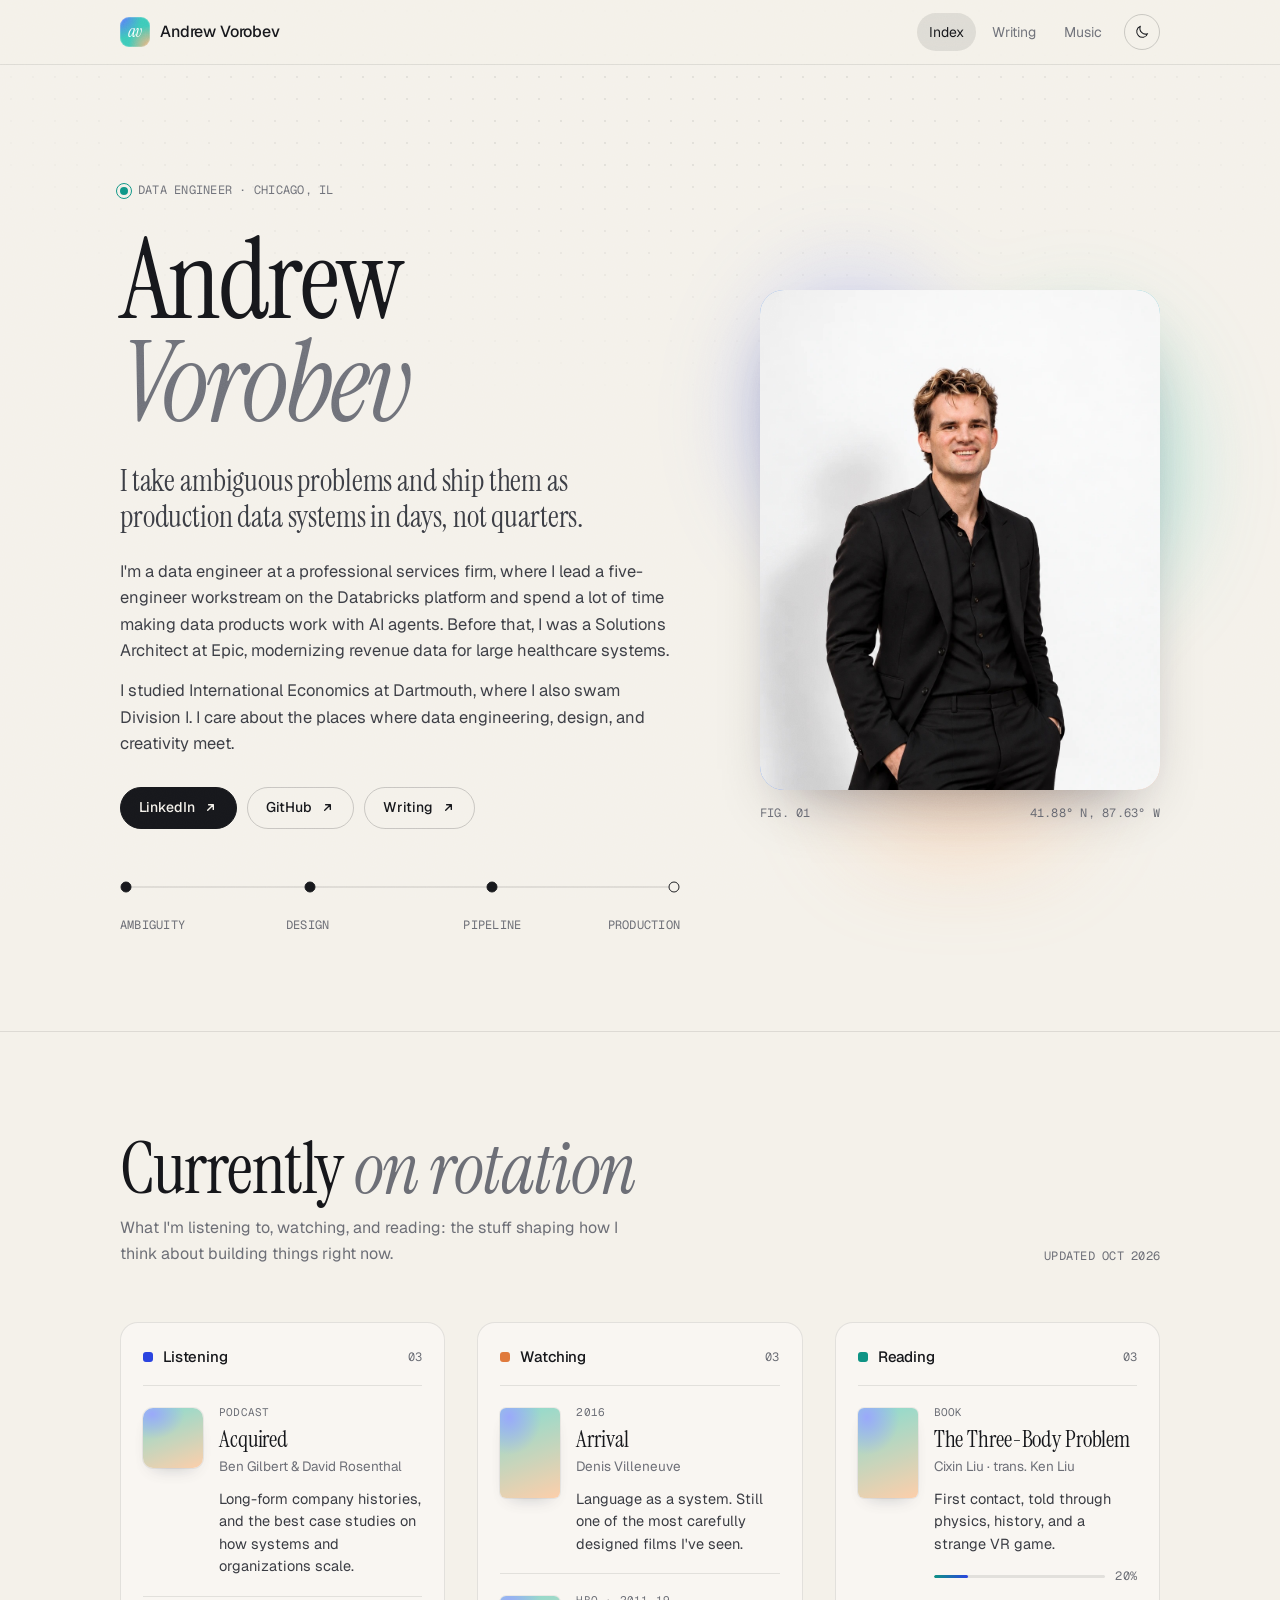
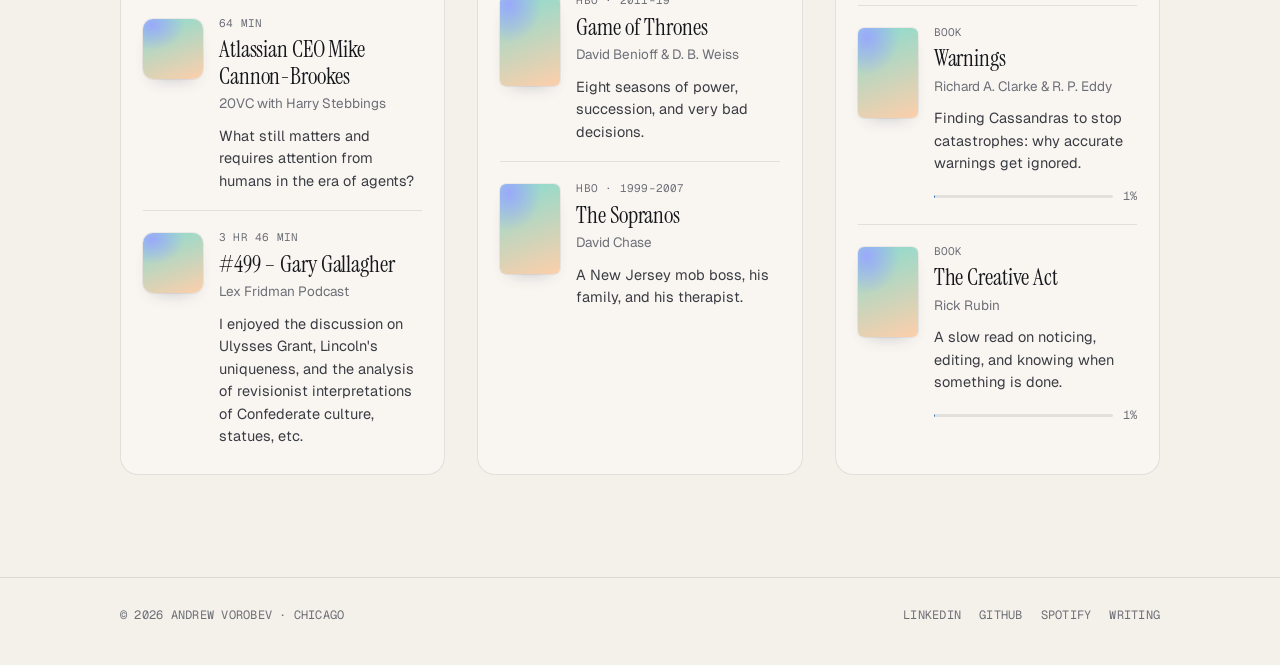
==== commit 7825c946: "Add Music page with Spotify playlist, nav link, and cache-busted assets Co-Authored-By: Claude Opus " ====
--- a/index.html
+++ b/index.html
@@ -30,7 +30,7 @@
       rel="stylesheet"
       href="https://fonts.googleapis.com/css2?family=Geist:wght@300..700&family=Geist+Mono:wght@400;500&family=Instrument+Serif:ital@0;1&display=swap"
     />
-    <link rel="stylesheet" href="/assets/css/site.css" />
+    <link rel="stylesheet" href="/assets/css/site.css?v=202610201637" />
   </head>
   <body>
     <a class="skip" href="#main">Skip to content</a>
@@ -44,6 +44,7 @@
         <nav class="nav" aria-label="Primary">
           <a href="/" aria-current="page">Index</a>
           <a href="/writing/">Writing</a>
+          <a href="/music/">Music</a>
           <button class="theme-toggle" type="button" aria-label="Toggle color theme">
             <svg class="moon" viewBox="0 0 24 24" fill="none" stroke="currentColor" stroke-width="1.6" stroke-linecap="round" stroke-linejoin="round"><path d="M20.5 14.5A8.5 8.5 0 0 1 9.5 3.5a8.5 8.5 0 1 0 11 11Z" /></svg>
             <svg class="sun" viewBox="0 0 24 24" fill="none" stroke="currentColor" stroke-width="1.6" stroke-linecap="round"><circle cx="12" cy="12" r="4" /><path d="M12 2v2M12 20v2M4.9 4.9l1.4 1.4M17.7 17.7l1.4 1.4M2 12h2M20 12h2M4.9 19.1l1.4-1.4M17.7 6.3l1.4-1.4" /></svg>
@@ -180,12 +181,13 @@
         <nav aria-label="Footer">
           <a href="https://www.linkedin.com/in/andrew-vorobev/" target="_blank" rel="noopener">LinkedIn</a>
           <a href="https://github.com/avorobevv" target="_blank" rel="noopener">GitHub</a>
+          <a href="https://open.spotify.com/playlist/3fFQsMJOLqlDgXYkNLs4aQ" target="_blank" rel="noopener">Spotify</a>
           <a href="/writing/">Writing</a>
         </nav>
       </div>
     </footer>
 
-    <script src="/assets/js/now.js"></script>
-    <script src="/assets/js/main.js"></script>
+    <script src="/assets/js/now.js?v=202610201637"></script>
+    <script src="/assets/js/main.js?v=202610201637"></script>
   </body>
 </html>
--- a/assets/css/site.css
+++ b/assets/css/site.css
@@ -881,6 +881,45 @@
 }
 
 /* ==========================================================================
+   Music
+   ========================================================================== */
+
+.page-head p em {
+  font-family: var(--serif);
+  font-size: 1.12em;
+  color: var(--ink);
+}
+
+.player {
+  position: relative;
+  max-width: 760px;
+  margin: 0 0 clamp(64px, 10vw, 128px);
+  padding: 14px;
+  border: 1px solid var(--line);
+  border-radius: 26px;
+  background: color-mix(in srgb, var(--surface) 72%, transparent);
+}
+
+.player .orb {
+  inset: 10% 0 -4% 30%;
+  opacity: 0.35;
+}
+
+.player-head {
+  display: flex;
+  justify-content: space-between;
+  padding: 4px 6px 12px;
+}
+
+.player-embed {
+  display: block;
+  width: 100%;
+  border: 0;
+  border-radius: 14px;
+  background: var(--bg-2);
+}
+
+/* ==========================================================================
    Article
    ========================================================================== */
 
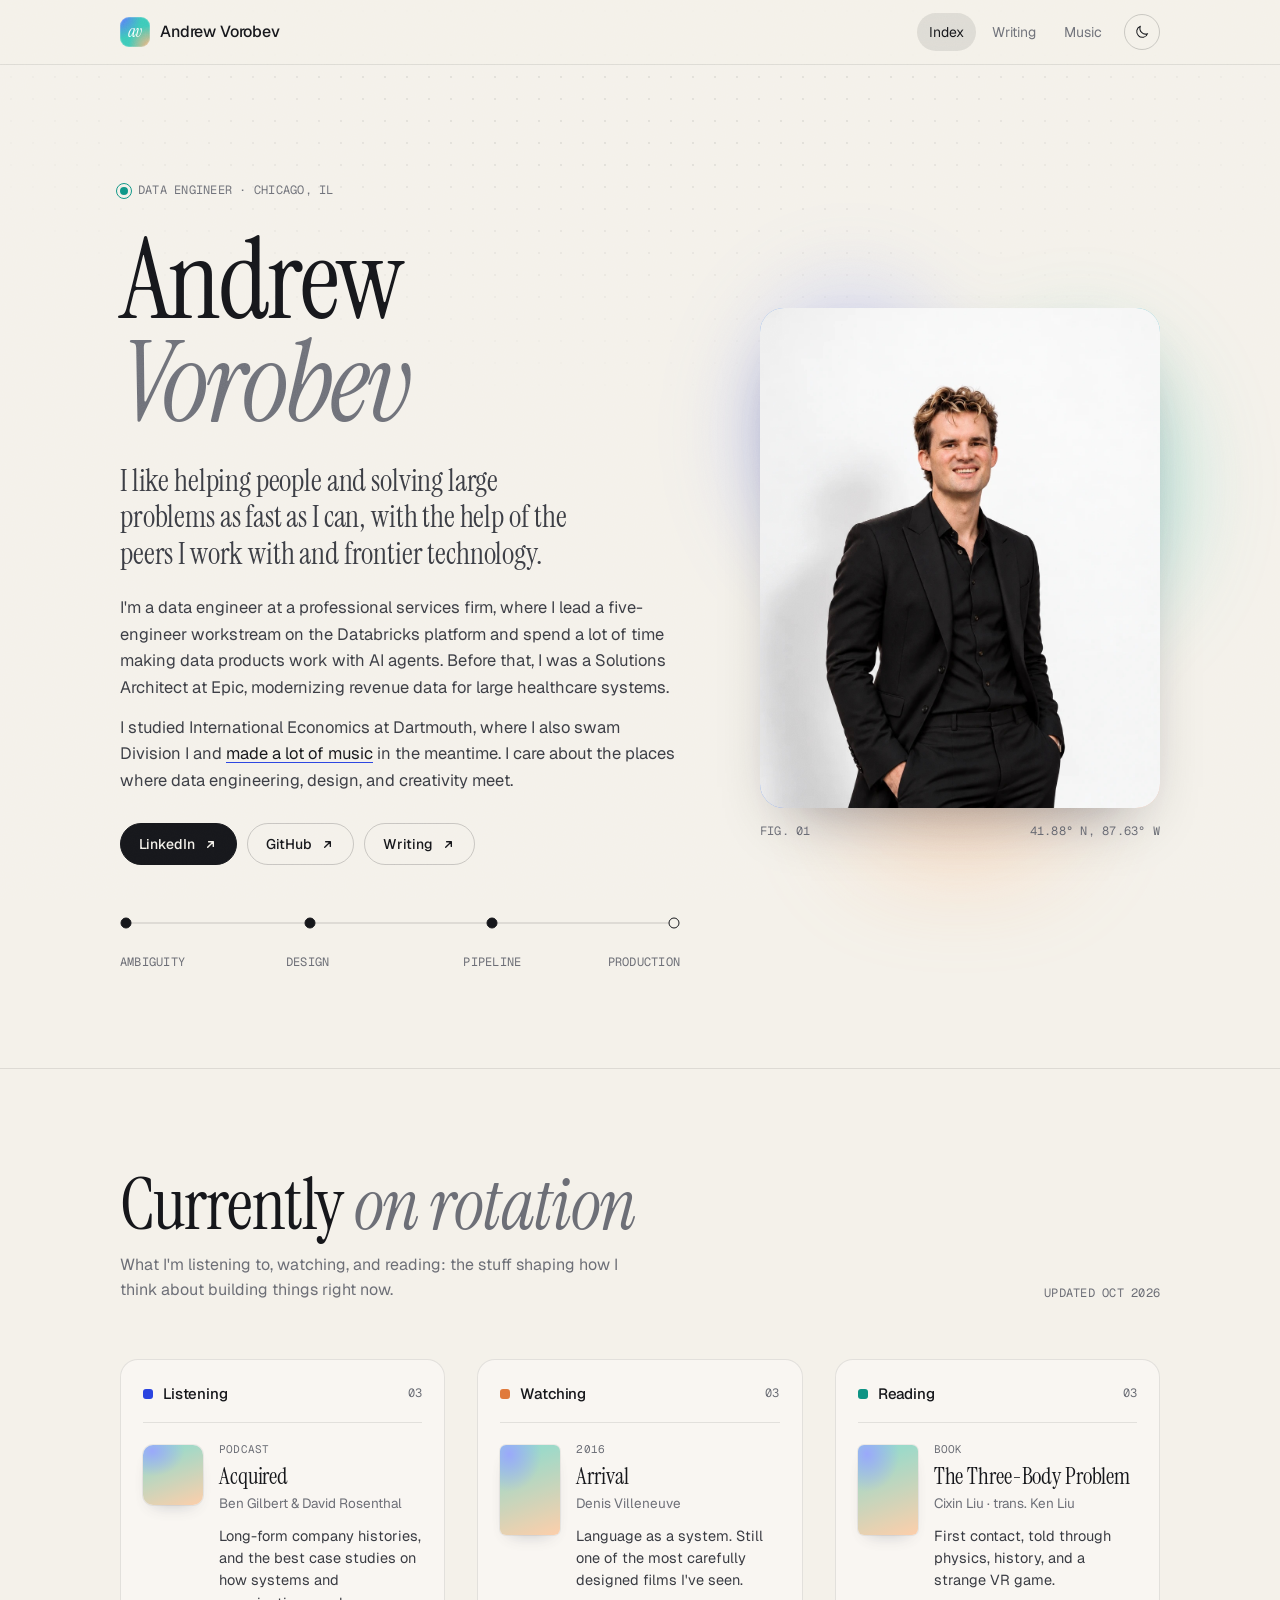
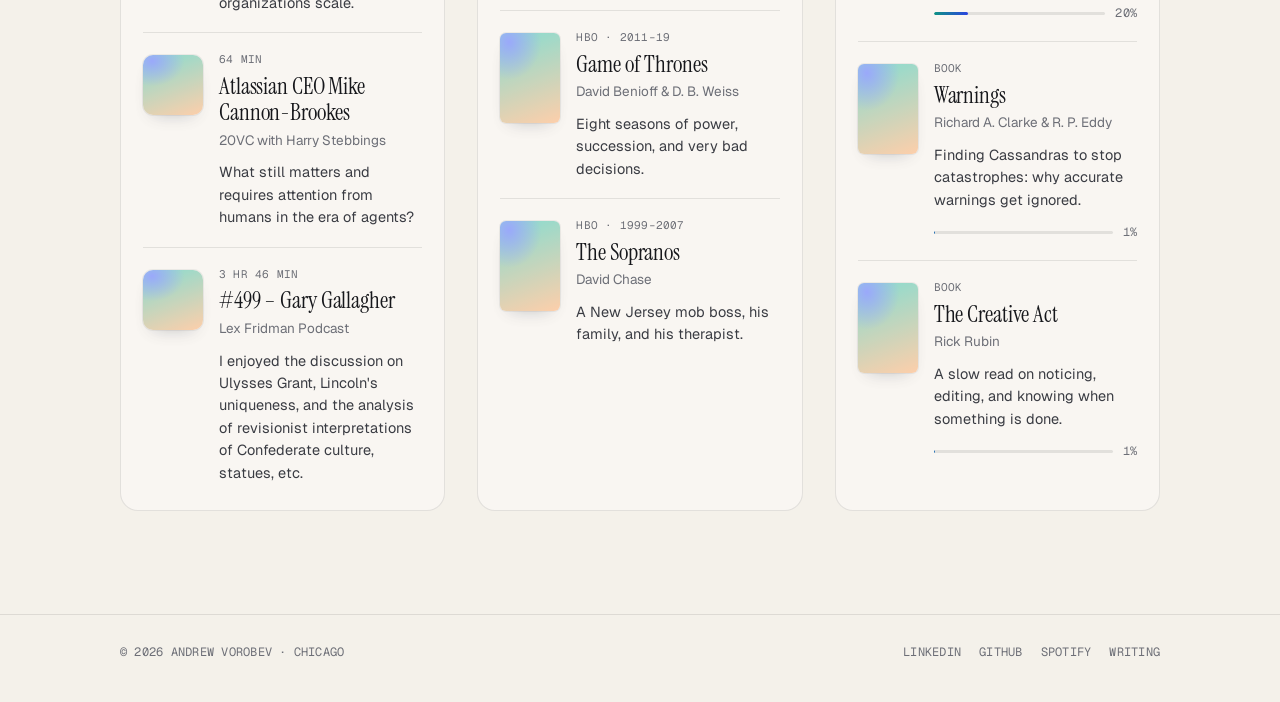
==== commit 7329fa1a: "Update headline and bio Co-Authored-By: Claude Opus 5.5 <noreply@anthropic.com>" ====
--- a/index.html
+++ b/index.html
@@ -30,7 +30,7 @@
       rel="stylesheet"
       href="https://fonts.googleapis.com/css2?family=Geist:wght@300..700&family=Geist+Mono:wght@400;500&family=Instrument+Serif:ital@0;1&display=swap"
     />
-    <link rel="stylesheet" href="/assets/css/site.css?v=202610201637" />
+    <link rel="stylesheet" href="/assets/css/site.css?v=202610201649" />
   </head>
   <body>
     <a class="skip" href="#main">Skip to content</a>
@@ -66,7 +66,8 @@
             <h1>Andrew<br /><em>Vorobev</em></h1>
 
             <p class="lede">
-              I take ambiguous problems and ship them as production data systems in days, not quarters.
+              I like helping people and solving large problems as fast as I can, with the help of the peers I work
+              with and frontier technology.
             </p>
 
             <div class="bio">
@@ -76,7 +77,8 @@
                 Solutions Architect at Epic, modernizing revenue data for large healthcare systems.
               </p>
               <p>
-                I studied International Economics at Dartmouth, where I also swam Division I. I care about the
+                I studied International Economics at Dartmouth, where I also swam Division I and
+                <a class="inline-link" href="/music/">made a lot of music</a> in the meantime. I care about the
                 places where data engineering, design, and creativity meet.
               </p>
             </div>
@@ -187,7 +189,7 @@
       </div>
     </footer>
 
-    <script src="/assets/js/now.js?v=202610201637"></script>
-    <script src="/assets/js/main.js?v=202610201637"></script>
+    <script src="/assets/js/now.js?v=202610201649"></script>
+    <script src="/assets/js/main.js?v=202610201649"></script>
   </body>
 </html>
--- a/assets/css/site.css
+++ b/assets/css/site.css
@@ -1127,3 +1127,16 @@
     font-size: 10px;
   }
 }
+
+.inline-link {
+  color: var(--ink);
+  text-decoration: underline;
+  text-decoration-color: var(--accent);
+  text-decoration-thickness: 1px;
+  text-underline-offset: 3px;
+  transition: color 0.2s var(--ease);
+}
+
+.inline-link:hover {
+  color: var(--accent);
+}
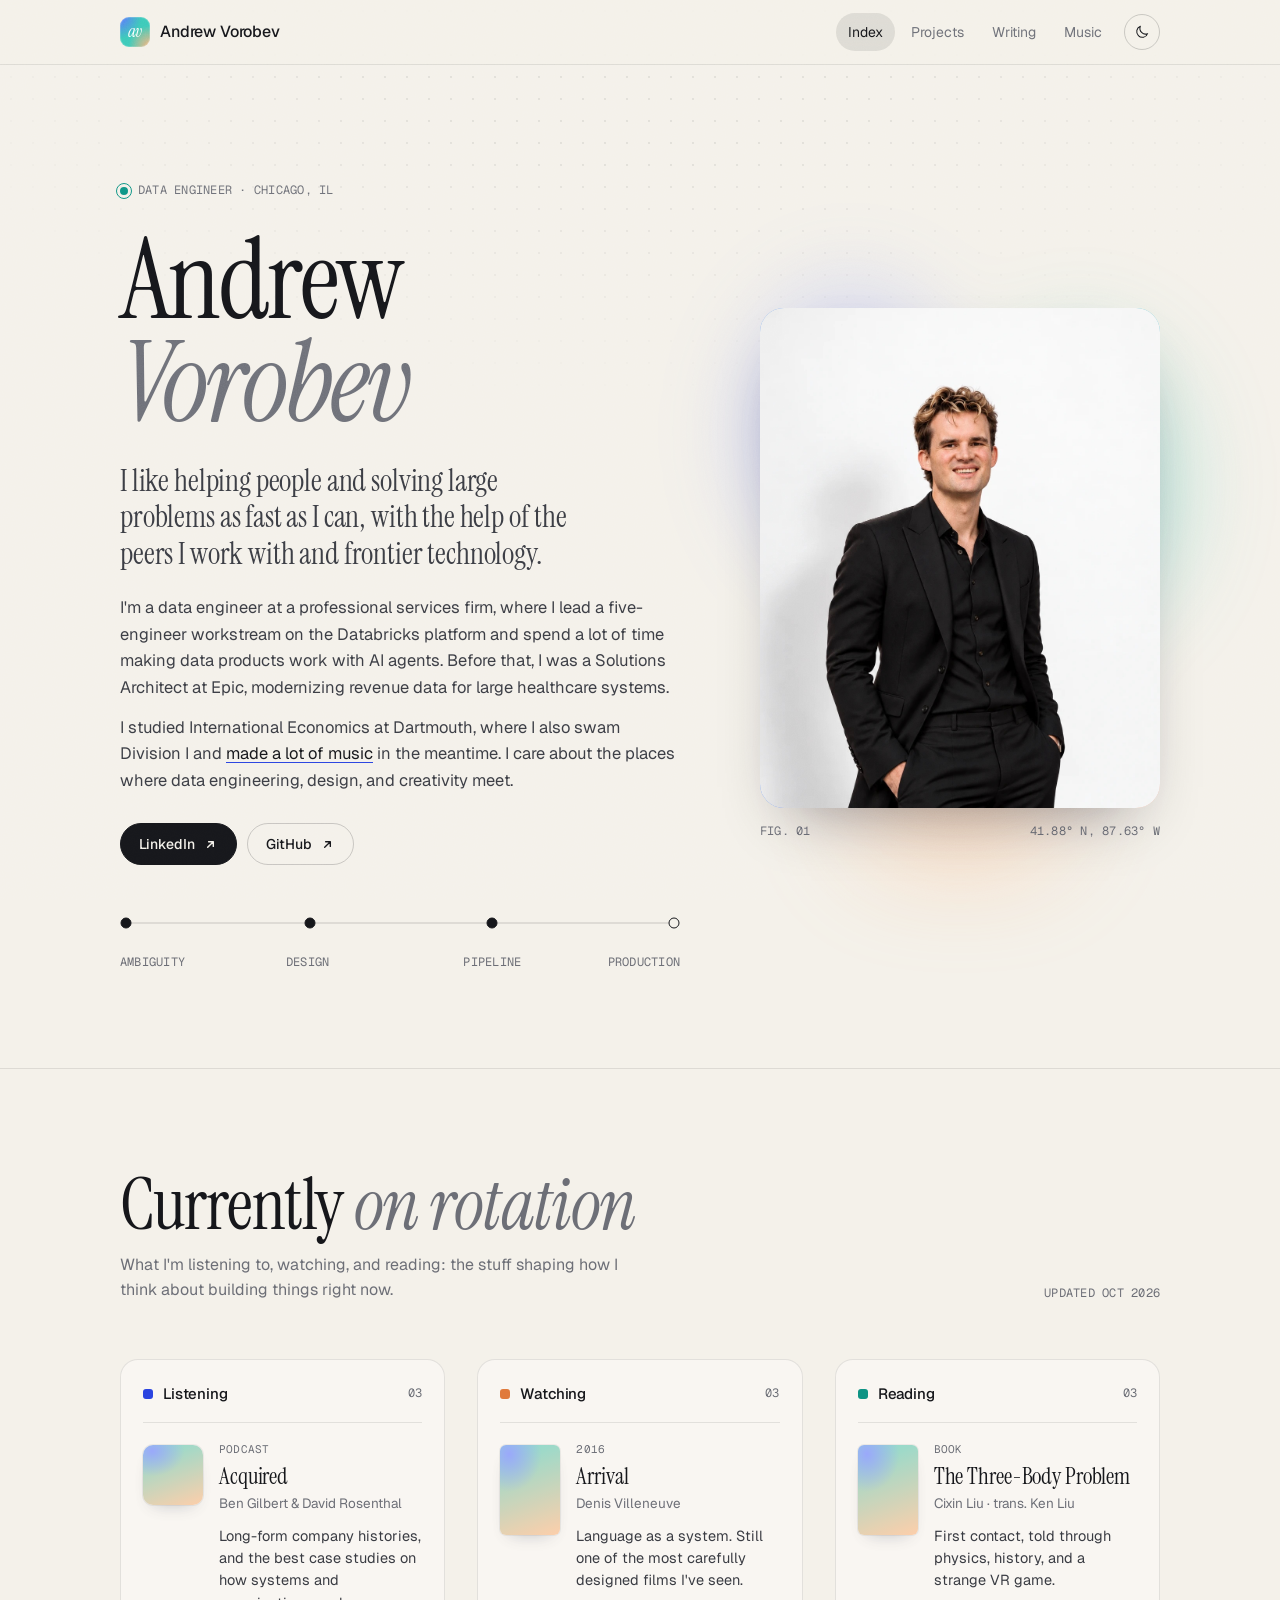
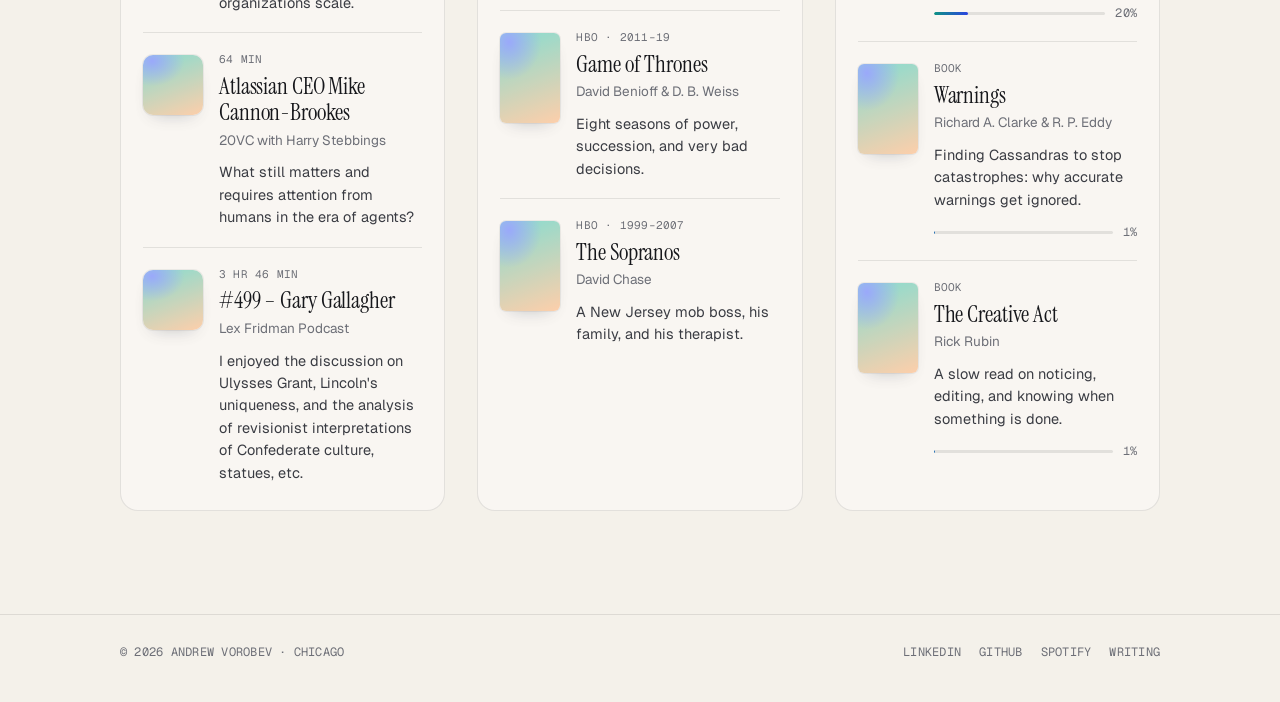
==== commit 670886b9: "Add Projects page and nav link; drop Writing button from hero Co-Authored-By: Claude Opus 5.5 <norep" ====
--- a/index.html
+++ b/index.html
@@ -30,7 +30,7 @@
       rel="stylesheet"
       href="https://fonts.googleapis.com/css2?family=Geist:wght@300..700&family=Geist+Mono:wght@400;500&family=Instrument+Serif:ital@0;1&display=swap"
     />
-    <link rel="stylesheet" href="/assets/css/site.css?v=202610201649" />
+    <link rel="stylesheet" href="/assets/css/site.css?v=202610201652" />
   </head>
   <body>
     <a class="skip" href="#main">Skip to content</a>
@@ -43,6 +43,7 @@
         </a>
         <nav class="nav" aria-label="Primary">
           <a href="/" aria-current="page">Index</a>
+          <a href="/projects/">Projects</a>
           <a href="/writing/">Writing</a>
           <a href="/music/">Music</a>
           <button class="theme-toggle" type="button" aria-label="Toggle color theme">
@@ -90,10 +91,6 @@
               </a>
               <a class="btn" href="https://github.com/avorobevv" target="_blank" rel="noopener">
                 GitHub
-                <svg viewBox="0 0 16 16" fill="none" stroke="currentColor" stroke-width="1.5" stroke-linecap="round" stroke-linejoin="round" aria-hidden="true"><path d="M5 11 11 5M6 5h5v5" /></svg>
-              </a>
-              <a class="btn" href="/writing/">
-                Writing
                 <svg viewBox="0 0 16 16" fill="none" stroke="currentColor" stroke-width="1.5" stroke-linecap="round" stroke-linejoin="round" aria-hidden="true"><path d="M5 11 11 5M6 5h5v5" /></svg>
               </a>
             </div>
@@ -189,7 +186,7 @@
       </div>
     </footer>
 
-    <script src="/assets/js/now.js?v=202610201649"></script>
-    <script src="/assets/js/main.js?v=202610201649"></script>
+    <script src="/assets/js/now.js?v=202610201652"></script>
+    <script src="/assets/js/main.js?v=202610201652"></script>
   </body>
 </html>
--- a/assets/css/site.css
+++ b/assets/css/site.css
@@ -881,6 +881,121 @@
 }
 
 /* ==========================================================================
+   Projects
+   ========================================================================== */
+
+.projects {
+  list-style: none;
+  margin: 0 0 clamp(64px, 10vw, 128px);
+  padding: 0;
+  border-top: 1px solid var(--line-strong);
+}
+
+.project {
+  display: grid;
+  grid-template-columns: minmax(0, 6fr) minmax(0, 5fr);
+  gap: clamp(28px, 5vw, 64px);
+  align-items: start;
+  padding: clamp(36px, 5vw, 56px) 0;
+  border-bottom: 1px solid var(--line);
+}
+
+.project-media {
+  display: block;
+  aspect-ratio: 16 / 9;
+  padding: 18px;
+  border-radius: var(--radius);
+  background: #010816;
+  overflow: hidden;
+  box-shadow:
+    0 0 0 1px var(--line),
+    0 30px 60px -36px rgba(10, 12, 30, 0.55);
+  transition: transform 0.5s var(--ease), box-shadow 0.5s var(--ease);
+}
+
+.project-media img {
+  width: 100%;
+  height: 100%;
+  object-fit: contain;
+}
+
+.project:hover .project-media {
+  transform: translateY(-3px);
+  box-shadow:
+    0 0 0 1px var(--line-strong),
+    0 40px 70px -36px rgba(10, 12, 30, 0.6);
+}
+
+.project-meta {
+  display: flex;
+  justify-content: space-between;
+  padding-bottom: 14px;
+  border-bottom: 1px solid var(--line);
+}
+
+.project h2 {
+  margin: 18px 0 0;
+  font-family: var(--serif);
+  font-weight: 400;
+  font-size: clamp(38px, 5vw, 56px);
+  line-height: 1;
+  letter-spacing: -0.02em;
+}
+
+.project h2 a {
+  transition: color 0.25s var(--ease);
+}
+
+.project h2 a:hover {
+  color: var(--accent);
+}
+
+.project-lede {
+  margin: 10px 0 0;
+  font-family: var(--serif);
+  font-size: 22px;
+  line-height: 1.3;
+  color: var(--ink-2);
+}
+
+.project-body > p:not(.project-lede) {
+  margin: 16px 0 0;
+  font-size: 15.5px;
+  color: var(--ink-2);
+}
+
+.project-stats {
+  display: grid;
+  grid-template-columns: 1fr 1fr;
+  gap: 16px;
+  margin: 22px 0 0;
+}
+
+.project-stats dt {
+  font-size: 11px;
+}
+
+.project-stats dd {
+  margin: 4px 0 0;
+  font-weight: 500;
+  font-size: 15px;
+}
+
+.project .tags {
+  margin-top: 20px;
+}
+
+.project .btn {
+  margin-top: 24px;
+}
+
+@media (max-width: 860px) {
+  .project {
+    grid-template-columns: 1fr;
+  }
+}
+
+/* ==========================================================================
    Music
    ========================================================================== */
 
@@ -1140,3 +1255,13 @@
 .inline-link:hover {
   color: var(--accent);
 }
+
+@media (max-width: 420px) {
+  .nav a {
+    padding: 8px 9px;
+    font-size: 13.5px;
+  }
+  .theme-toggle {
+    margin-left: 2px;
+  }
+}
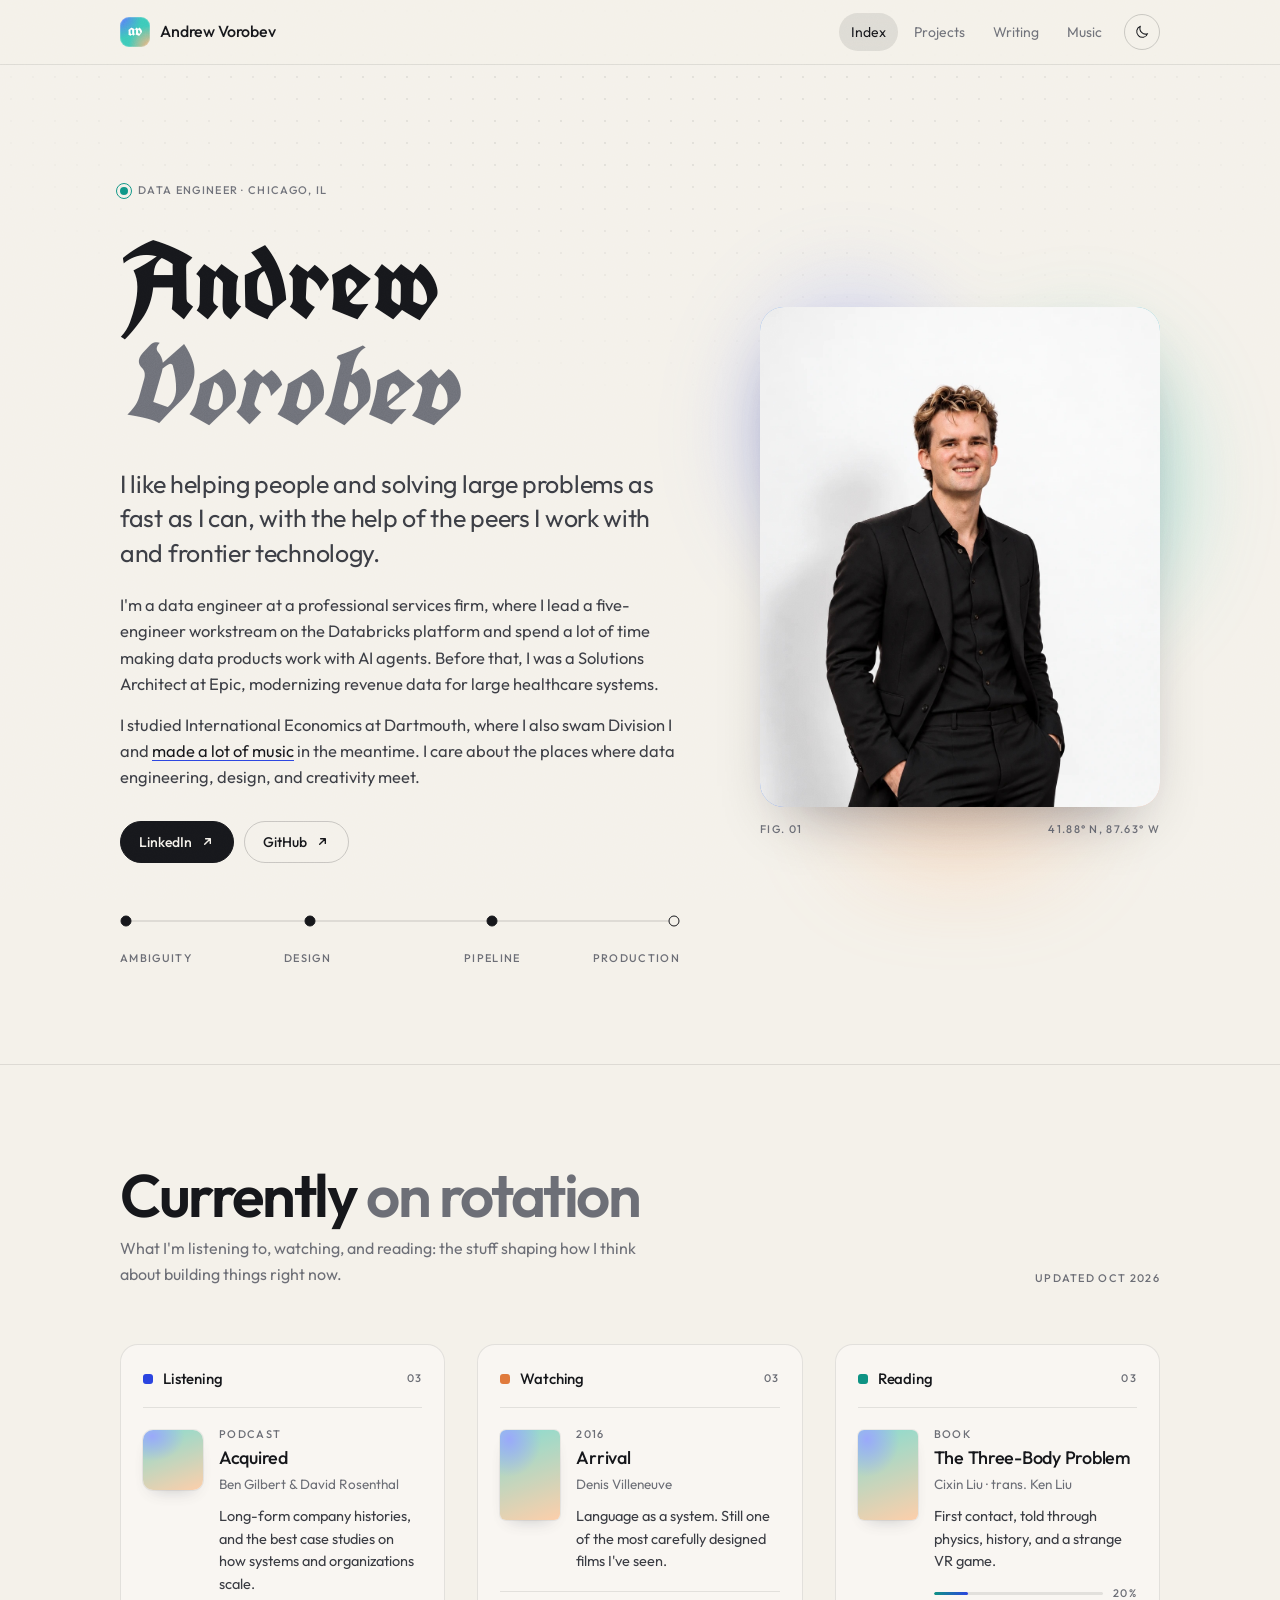
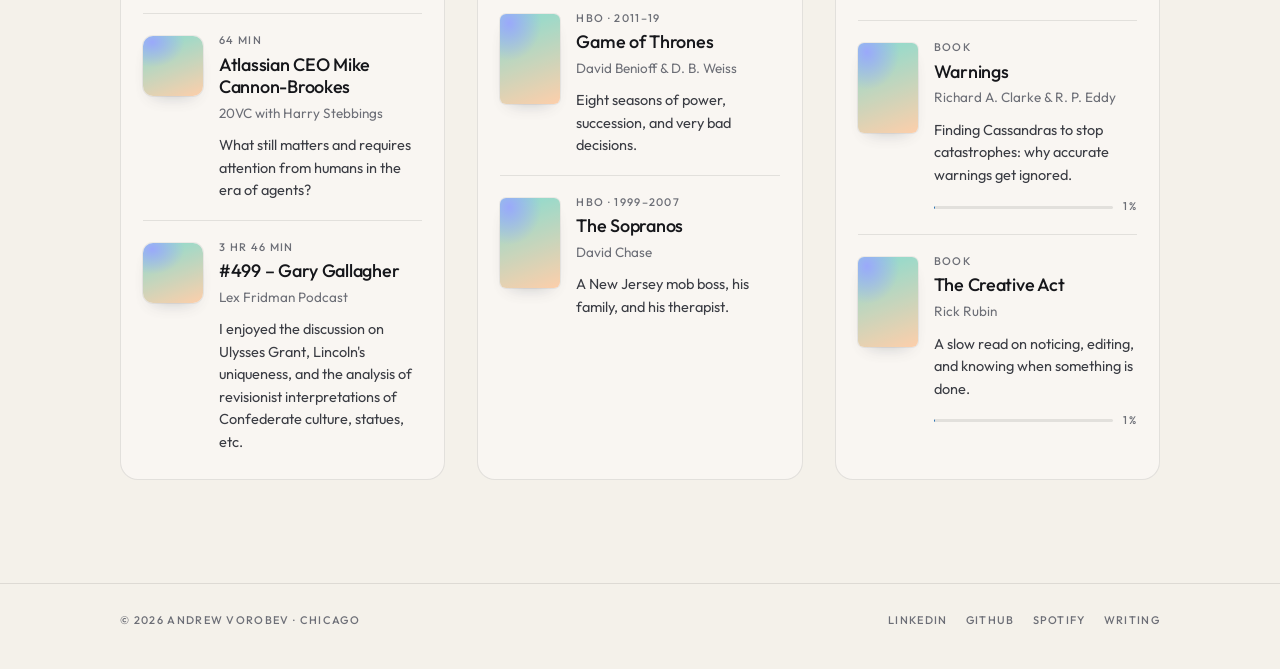
==== commit ac7fe50b: "Switch type to Outfit sans with blackletter name Co-Authored-By: Claude Opus 5.5 <noreply@anthropic." ====
--- a/index.html
+++ b/index.html
@@ -28,9 +28,9 @@
     <link rel="preconnect" href="https://fonts.gstatic.com" crossorigin />
     <link
       rel="stylesheet"
-      href="https://fonts.googleapis.com/css2?family=Geist:wght@300..700&family=Geist+Mono:wght@400;500&family=Instrument+Serif:ital@0;1&display=swap"
+      href="https://fonts.googleapis.com/css2?family=Outfit:wght@300..700&family=UnifrakturCook:wght@700&display=swap"
     />
-    <link rel="stylesheet" href="/assets/css/site.css?v=202610201652" />
+    <link rel="stylesheet" href="/assets/css/site.css?v=202610201701" />
   </head>
   <body>
     <a class="skip" href="#main">Skip to content</a>
@@ -186,7 +186,7 @@
       </div>
     </footer>
 
-    <script src="/assets/js/now.js?v=202610201652"></script>
-    <script src="/assets/js/main.js?v=202610201652"></script>
+    <script src="/assets/js/now.js?v=202610201701"></script>
+    <script src="/assets/js/main.js?v=202610201701"></script>
   </body>
 </html>
--- a/assets/css/site.css
+++ b/assets/css/site.css
@@ -21,9 +21,10 @@
   --header-bg: rgba(244, 241, 234, 0.78);
   --grain-opacity: 0.35;
 
-  --serif: "Instrument Serif", "Iowan Old Style", Georgia, serif;
-  --sans: "Geist", ui-sans-serif, system-ui, -apple-system, "Segoe UI", sans-serif;
-  --mono: "Geist Mono", ui-monospace, "SF Mono", Menlo, monospace;
+  --sans: "Outfit", ui-sans-serif, system-ui, -apple-system, "Segoe UI", sans-serif;
+  --serif: var(--sans);
+  --mono: var(--sans);
+  --blackletter: "Cloister Black", "UnifrakturCook", "Old English Text MT", serif;
 
   --max: 1120px;
   --gutter: clamp(16px, 4vw, 40px);
@@ -1265,3 +1266,118 @@
     margin-left: 2px;
   }
 }
+
+/* ==========================================================================
+   Type system: geometric sans everywhere, blackletter for the name
+   ========================================================================== */
+
+.mono {
+  font-size: 11px;
+  font-weight: 500;
+  letter-spacing: 0.12em;
+}
+
+.tag {
+  font-size: 10.5px;
+  font-weight: 500;
+  letter-spacing: 0.1em;
+}
+
+h1 em,
+h2 em,
+.page-head p em {
+  font-style: normal;
+}
+
+.brand-mark,
+.frame .monogram {
+  font-family: var(--blackletter);
+  font-style: normal;
+}
+
+.brand-mark {
+  font-size: 16px;
+  padding-bottom: 2px;
+}
+
+.hero h1 {
+  font-family: var(--blackletter);
+  font-weight: 700;
+  font-size: clamp(60px, 8.4vw, 108px);
+  line-height: 0.98;
+  letter-spacing: 0;
+}
+
+.lede {
+  font-size: clamp(21px, 2.1vw, 25px);
+  font-weight: 400;
+  line-height: 1.38;
+  letter-spacing: -0.012em;
+}
+
+.page-head h1 {
+  font-size: clamp(48px, 8vw, 96px);
+  font-weight: 600;
+  line-height: 0.95;
+  letter-spacing: -0.045em;
+}
+
+.section-head h2 {
+  font-size: clamp(34px, 5vw, 60px);
+  font-weight: 600;
+  letter-spacing: -0.04em;
+}
+
+.item-title {
+  font-size: 18px;
+  font-weight: 500;
+  line-height: 1.25;
+  letter-spacing: -0.015em;
+}
+
+.project h2 {
+  font-size: clamp(32px, 4vw, 46px);
+  font-weight: 600;
+  letter-spacing: -0.035em;
+}
+
+.project-lede {
+  font-size: 19px;
+  line-height: 1.4;
+  letter-spacing: -0.01em;
+}
+
+.post-row h2 {
+  font-size: clamp(22px, 2.8vw, 30px);
+  font-weight: 500;
+  letter-spacing: -0.025em;
+}
+
+.article h1 {
+  font-size: clamp(40px, 6vw, 64px);
+  font-weight: 600;
+  letter-spacing: -0.04em;
+}
+
+.article .standfirst {
+  font-size: clamp(19px, 2.2vw, 22px);
+  line-height: 1.45;
+}
+
+.prose h2 {
+  font-size: 26px;
+  font-weight: 600;
+  letter-spacing: -0.025em;
+}
+
+.prose blockquote {
+  font-size: 21px;
+  font-weight: 500;
+  line-height: 1.45;
+  letter-spacing: -0.01em;
+}
+
+.page-head p em {
+  font-size: 1em;
+  font-weight: 500;
+}
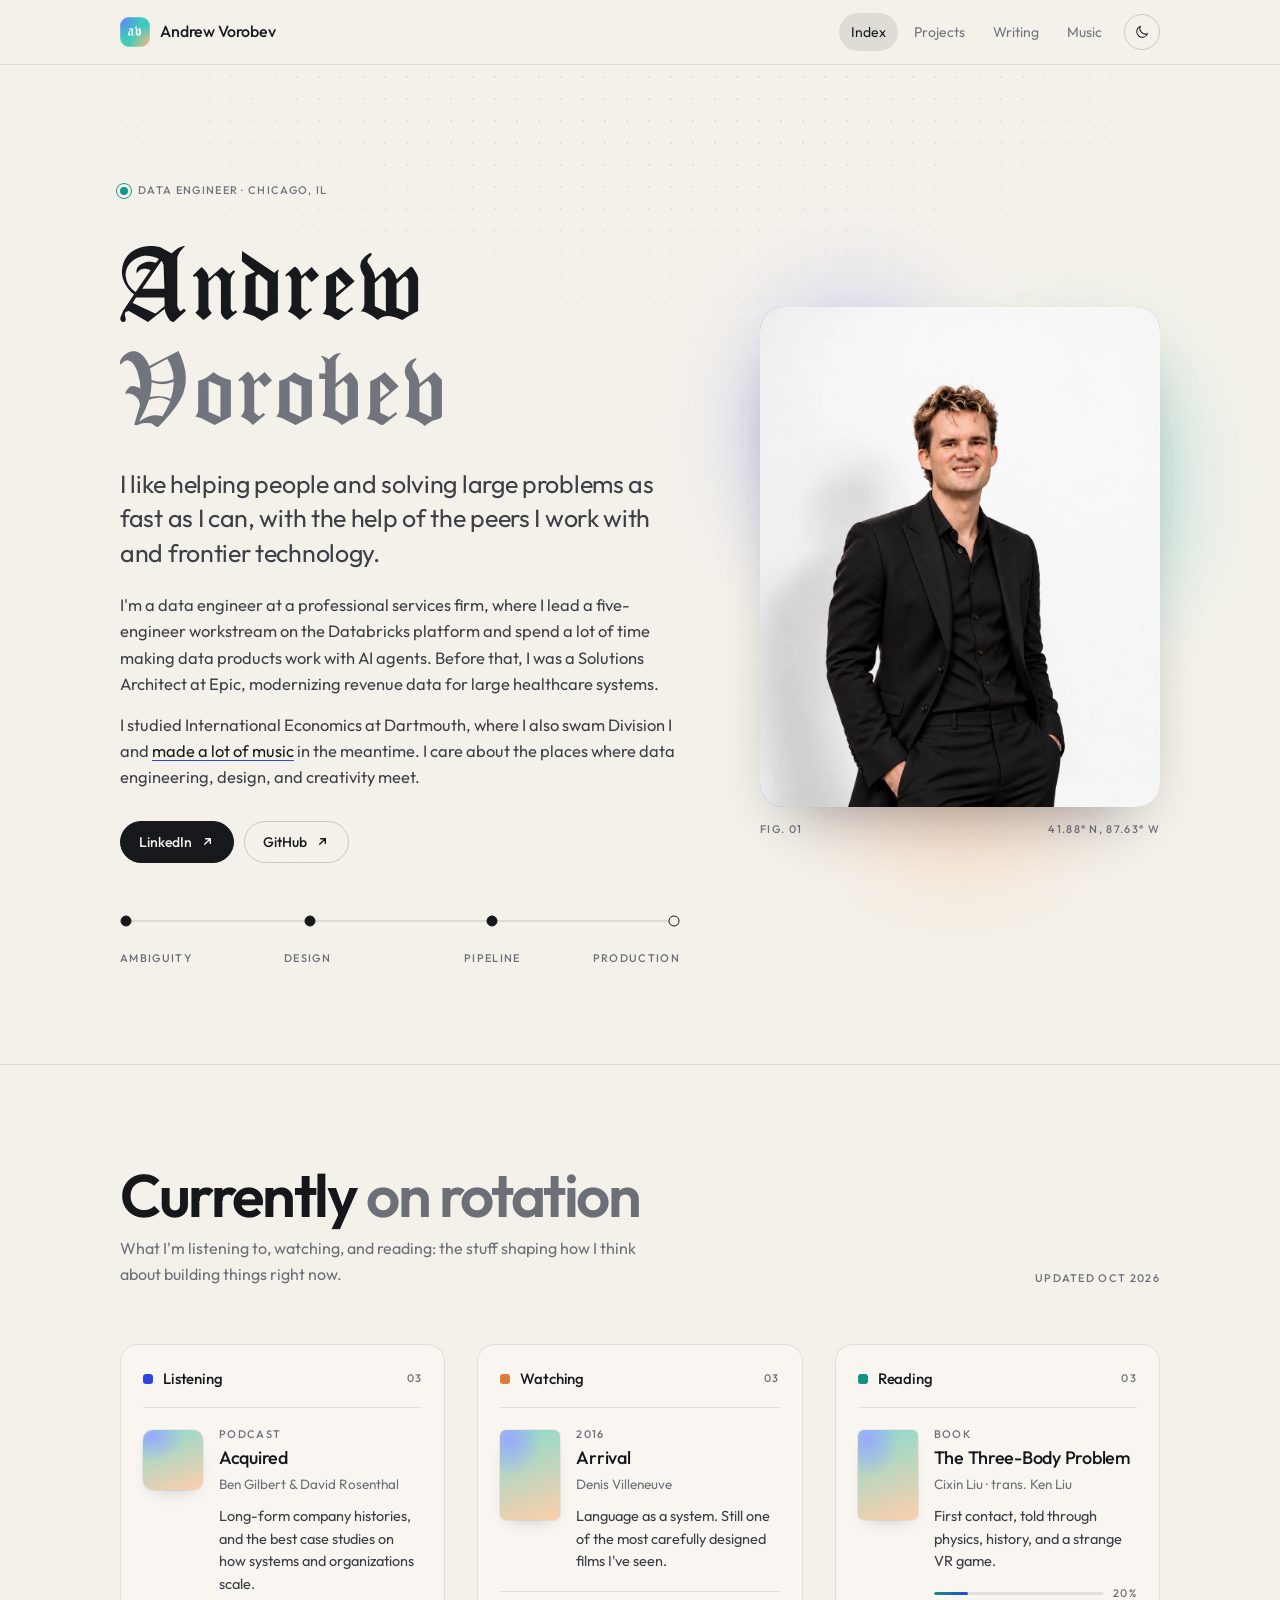
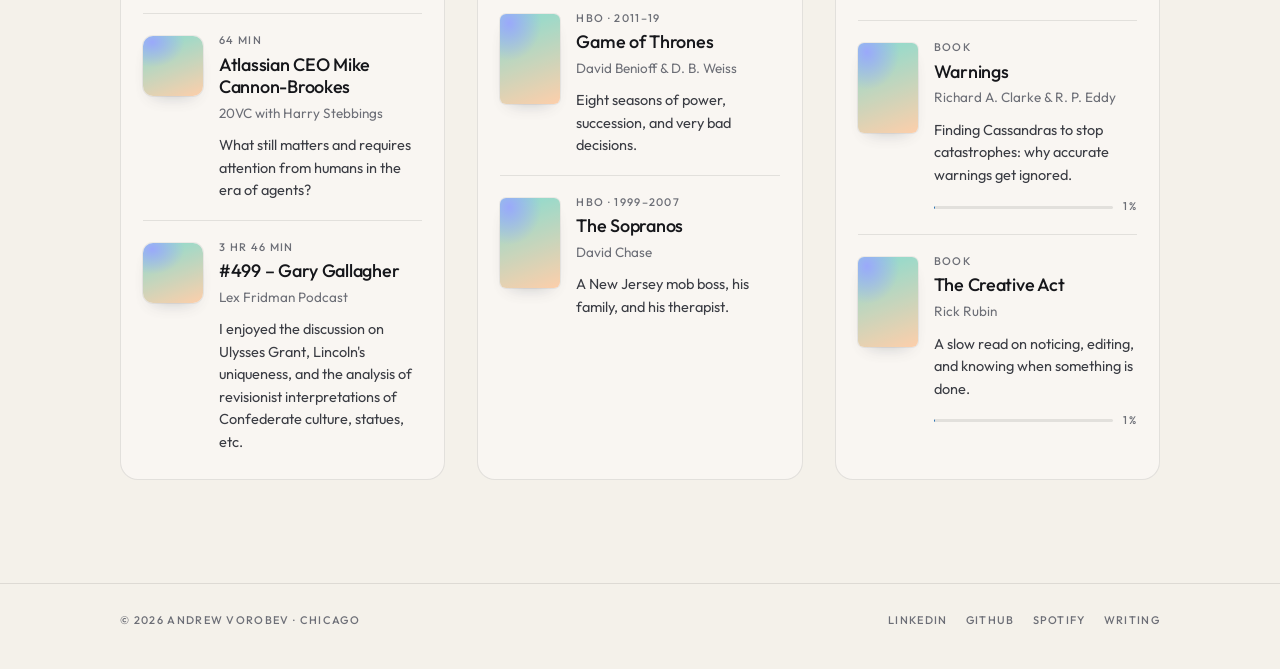
==== commit b9bb29a5: "Use self-hosted Cloister Black for name and monogram Co-Authored-By: Claude Opus 5.5 <noreply@anthro" ====
--- a/index.html
+++ b/index.html
@@ -24,13 +24,14 @@
         if (t === "light" || t === "dark") document.documentElement.setAttribute("data-theme", t);
       } catch (e) {}
     </script>
+    <link rel="preload" href="/assets/fonts/cloister-black.woff2" as="font" type="font/woff2" crossorigin />
     <link rel="preconnect" href="https://fonts.googleapis.com" />
     <link rel="preconnect" href="https://fonts.gstatic.com" crossorigin />
     <link
       rel="stylesheet"
-      href="https://fonts.googleapis.com/css2?family=Outfit:wght@300..700&family=UnifrakturCook:wght@700&display=swap"
+      href="https://fonts.googleapis.com/css2?family=Outfit:wght@300..700&display=swap"
     />
-    <link rel="stylesheet" href="/assets/css/site.css?v=202610201701" />
+    <link rel="stylesheet" href="/assets/css/site.css?v=202610201704" />
   </head>
   <body>
     <a class="skip" href="#main">Skip to content</a>
@@ -186,7 +187,7 @@
       </div>
     </footer>
 
-    <script src="/assets/js/now.js?v=202610201701"></script>
-    <script src="/assets/js/main.js?v=202610201701"></script>
+    <script src="/assets/js/now.js?v=202610201704"></script>
+    <script src="/assets/js/main.js?v=202610201704"></script>
   </body>
 </html>
--- a/assets/css/site.css
+++ b/assets/css/site.css
@@ -1,6 +1,14 @@
 /* ==========================================================================
    avorobev.com: design tokens
    ========================================================================== */
+
+@font-face {
+  font-family: "Cloister Black";
+  src: url("/assets/fonts/cloister-black.woff2") format("woff2");
+  font-weight: 400;
+  font-style: normal;
+  font-display: swap;
+}
 
 :root {
   --bg: #f4f1ea;
@@ -24,7 +32,7 @@
   --sans: "Outfit", ui-sans-serif, system-ui, -apple-system, "Segoe UI", sans-serif;
   --serif: var(--sans);
   --mono: var(--sans);
-  --blackletter: "Cloister Black", "UnifrakturCook", "Old English Text MT", serif;
+  --blackletter: "Cloister Black", "Old English Text MT", serif;
 
   --max: 1120px;
   --gutter: clamp(16px, 4vw, 40px);
@@ -1293,6 +1301,8 @@
 .frame .monogram {
   font-family: var(--blackletter);
   font-style: normal;
+  font-weight: 400;
+  font-synthesis: none;
 }
 
 .brand-mark {
@@ -1302,7 +1312,8 @@
 
 .hero h1 {
   font-family: var(--blackletter);
-  font-weight: 700;
+  font-weight: 400;
+  font-synthesis: none;
   font-size: clamp(60px, 8.4vw, 108px);
   line-height: 0.98;
   letter-spacing: 0;
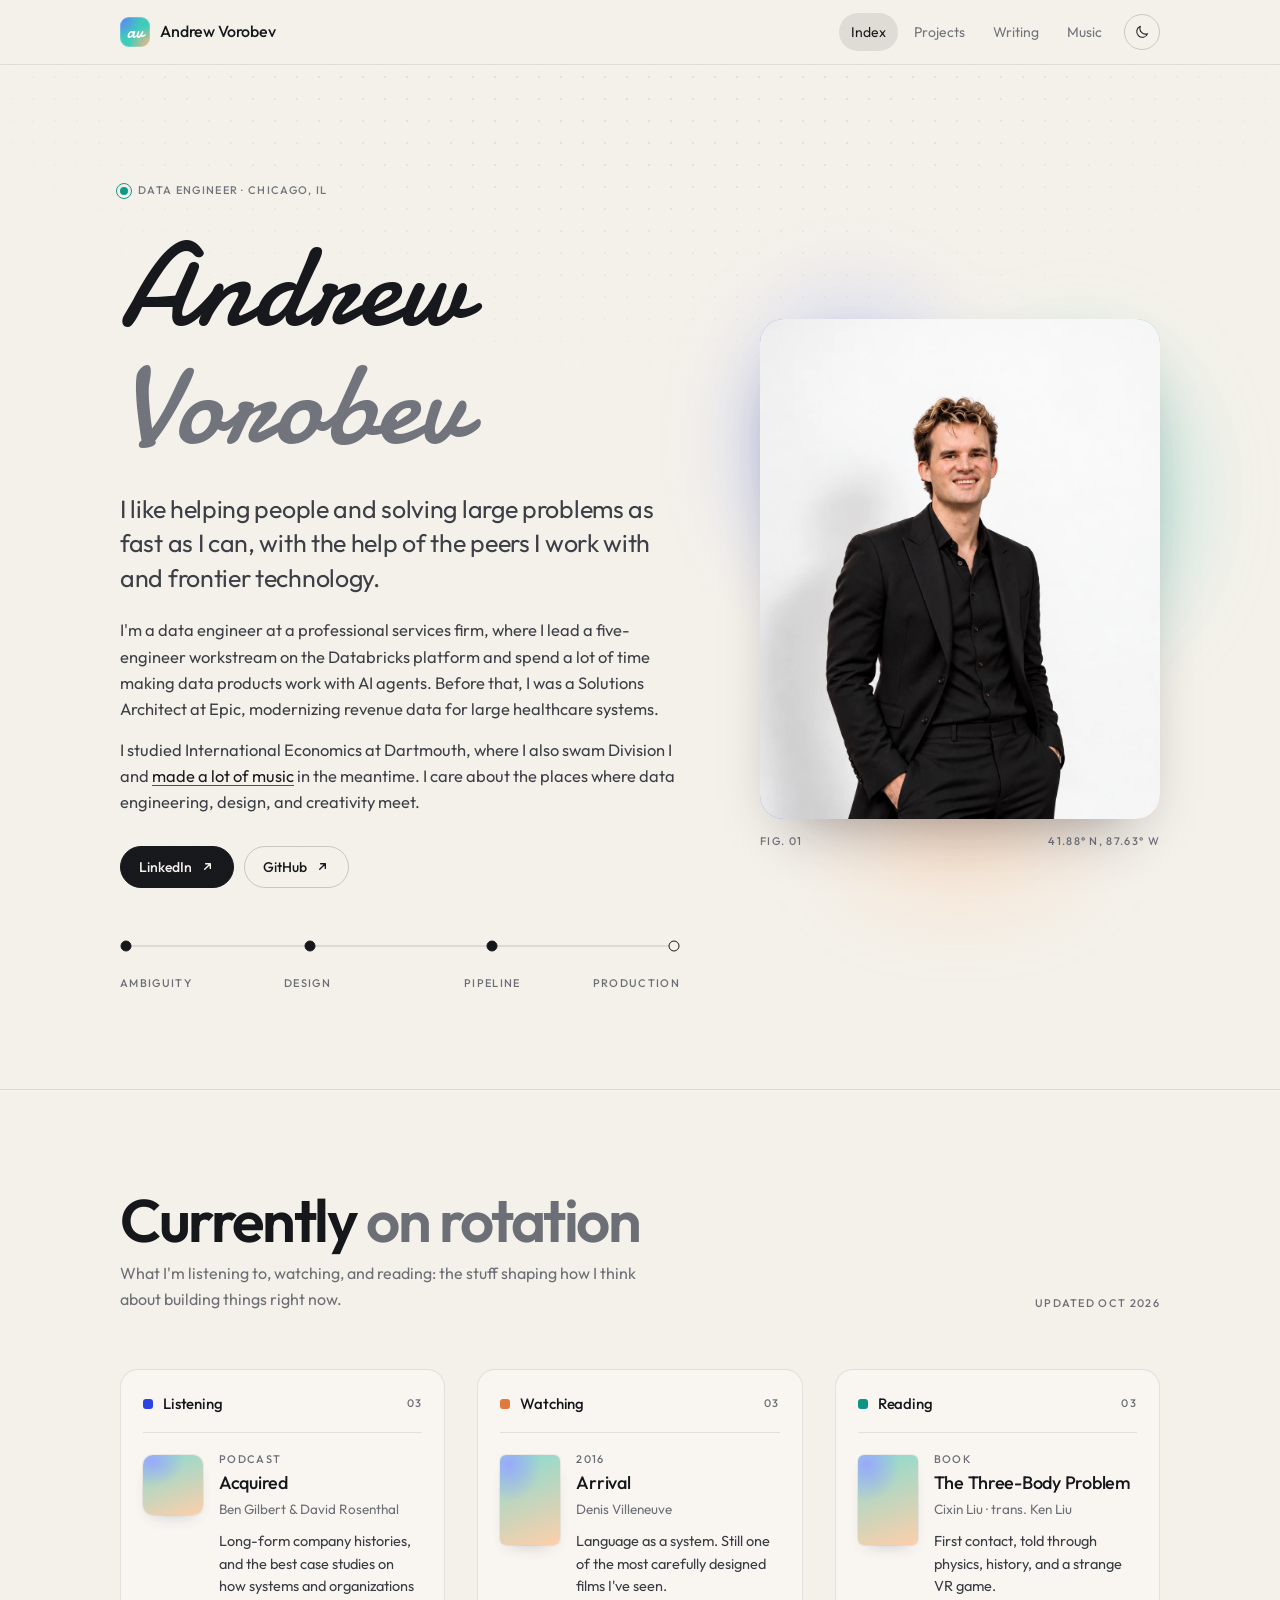
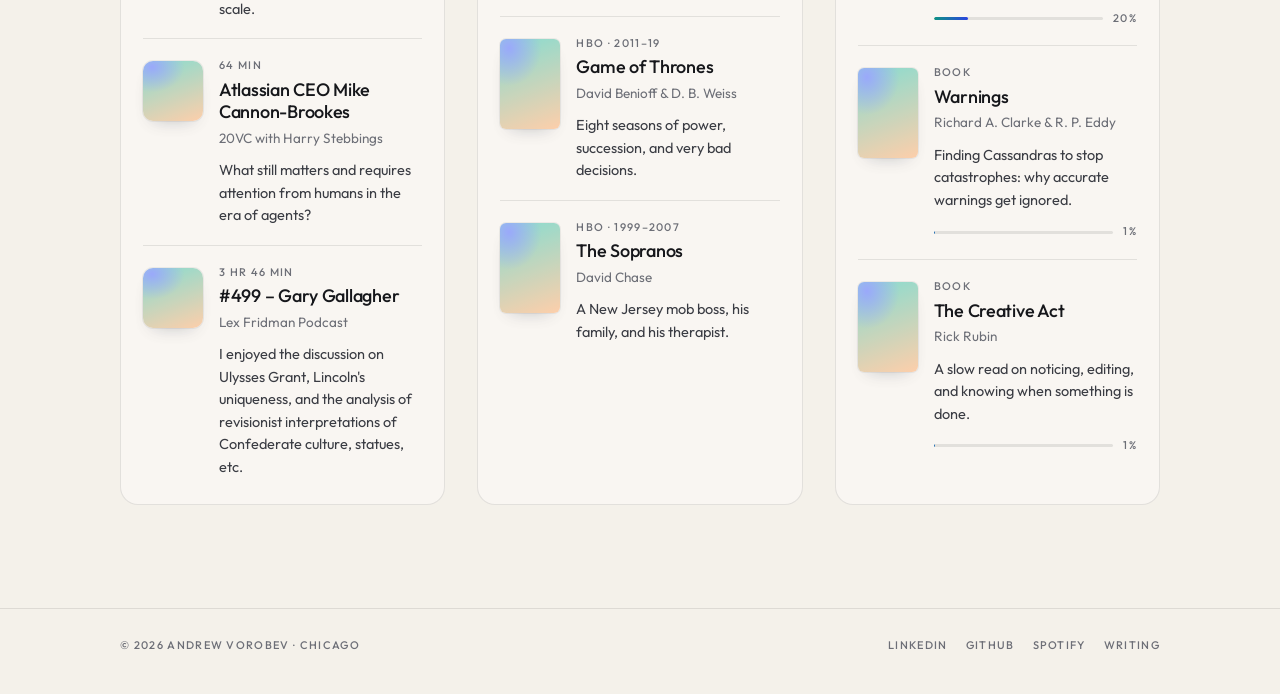
==== commit 3f68ca72: "Use Damion script for name; drop Cloister Black Co-Authored-By: Claude Opus 5.5 <noreply@anthropic.c" ====
--- a/index.html
+++ b/index.html
@@ -24,14 +24,13 @@
         if (t === "light" || t === "dark") document.documentElement.setAttribute("data-theme", t);
       } catch (e) {}
     </script>
-    <link rel="preload" href="/assets/fonts/cloister-black.woff2" as="font" type="font/woff2" crossorigin />
     <link rel="preconnect" href="https://fonts.googleapis.com" />
     <link rel="preconnect" href="https://fonts.gstatic.com" crossorigin />
     <link
       rel="stylesheet"
-      href="https://fonts.googleapis.com/css2?family=Outfit:wght@300..700&display=swap"
+      href="https://fonts.googleapis.com/css2?family=Damion&family=Outfit:wght@300..700&display=swap"
     />
-    <link rel="stylesheet" href="/assets/css/site.css?v=202610201704" />
+    <link rel="stylesheet" href="/assets/css/site.css?v=202610201709" />
   </head>
   <body>
     <a class="skip" href="#main">Skip to content</a>
@@ -187,7 +186,7 @@
       </div>
     </footer>
 
-    <script src="/assets/js/now.js?v=202610201704"></script>
-    <script src="/assets/js/main.js?v=202610201704"></script>
+    <script src="/assets/js/now.js?v=202610201709"></script>
+    <script src="/assets/js/main.js?v=202610201709"></script>
   </body>
 </html>
--- a/assets/css/site.css
+++ b/assets/css/site.css
@@ -1,14 +1,6 @@
 /* ==========================================================================
    avorobev.com: design tokens
    ========================================================================== */
-
-@font-face {
-  font-family: "Cloister Black";
-  src: url("/assets/fonts/cloister-black.woff2") format("woff2");
-  font-weight: 400;
-  font-style: normal;
-  font-display: swap;
-}
 
 :root {
   --bg: #f4f1ea;
@@ -32,7 +24,7 @@
   --sans: "Outfit", ui-sans-serif, system-ui, -apple-system, "Segoe UI", sans-serif;
   --serif: var(--sans);
   --mono: var(--sans);
-  --blackletter: "Cloister Black", "Old English Text MT", serif;
+  --name-font: "Damion", "Brush Script MT", cursive;
 
   --max: 1120px;
   --gutter: clamp(16px, 4vw, 40px);
@@ -1276,7 +1268,7 @@
 }
 
 /* ==========================================================================
-   Type system: geometric sans everywhere, blackletter for the name
+   Type system: geometric sans everywhere, brush script for the name
    ========================================================================== */
 
 .mono {
@@ -1299,22 +1291,22 @@
 
 .brand-mark,
 .frame .monogram {
-  font-family: var(--blackletter);
+  font-family: var(--name-font);
   font-style: normal;
   font-weight: 400;
   font-synthesis: none;
 }
 
 .brand-mark {
-  font-size: 16px;
-  padding-bottom: 2px;
+  font-size: 19px;
+  padding-bottom: 1px;
 }
 
 .hero h1 {
-  font-family: var(--blackletter);
+  font-family: var(--name-font);
   font-weight: 400;
   font-synthesis: none;
-  font-size: clamp(60px, 8.4vw, 108px);
+  font-size: clamp(66px, 9.4vw, 124px);
   line-height: 0.98;
   letter-spacing: 0;
 }
